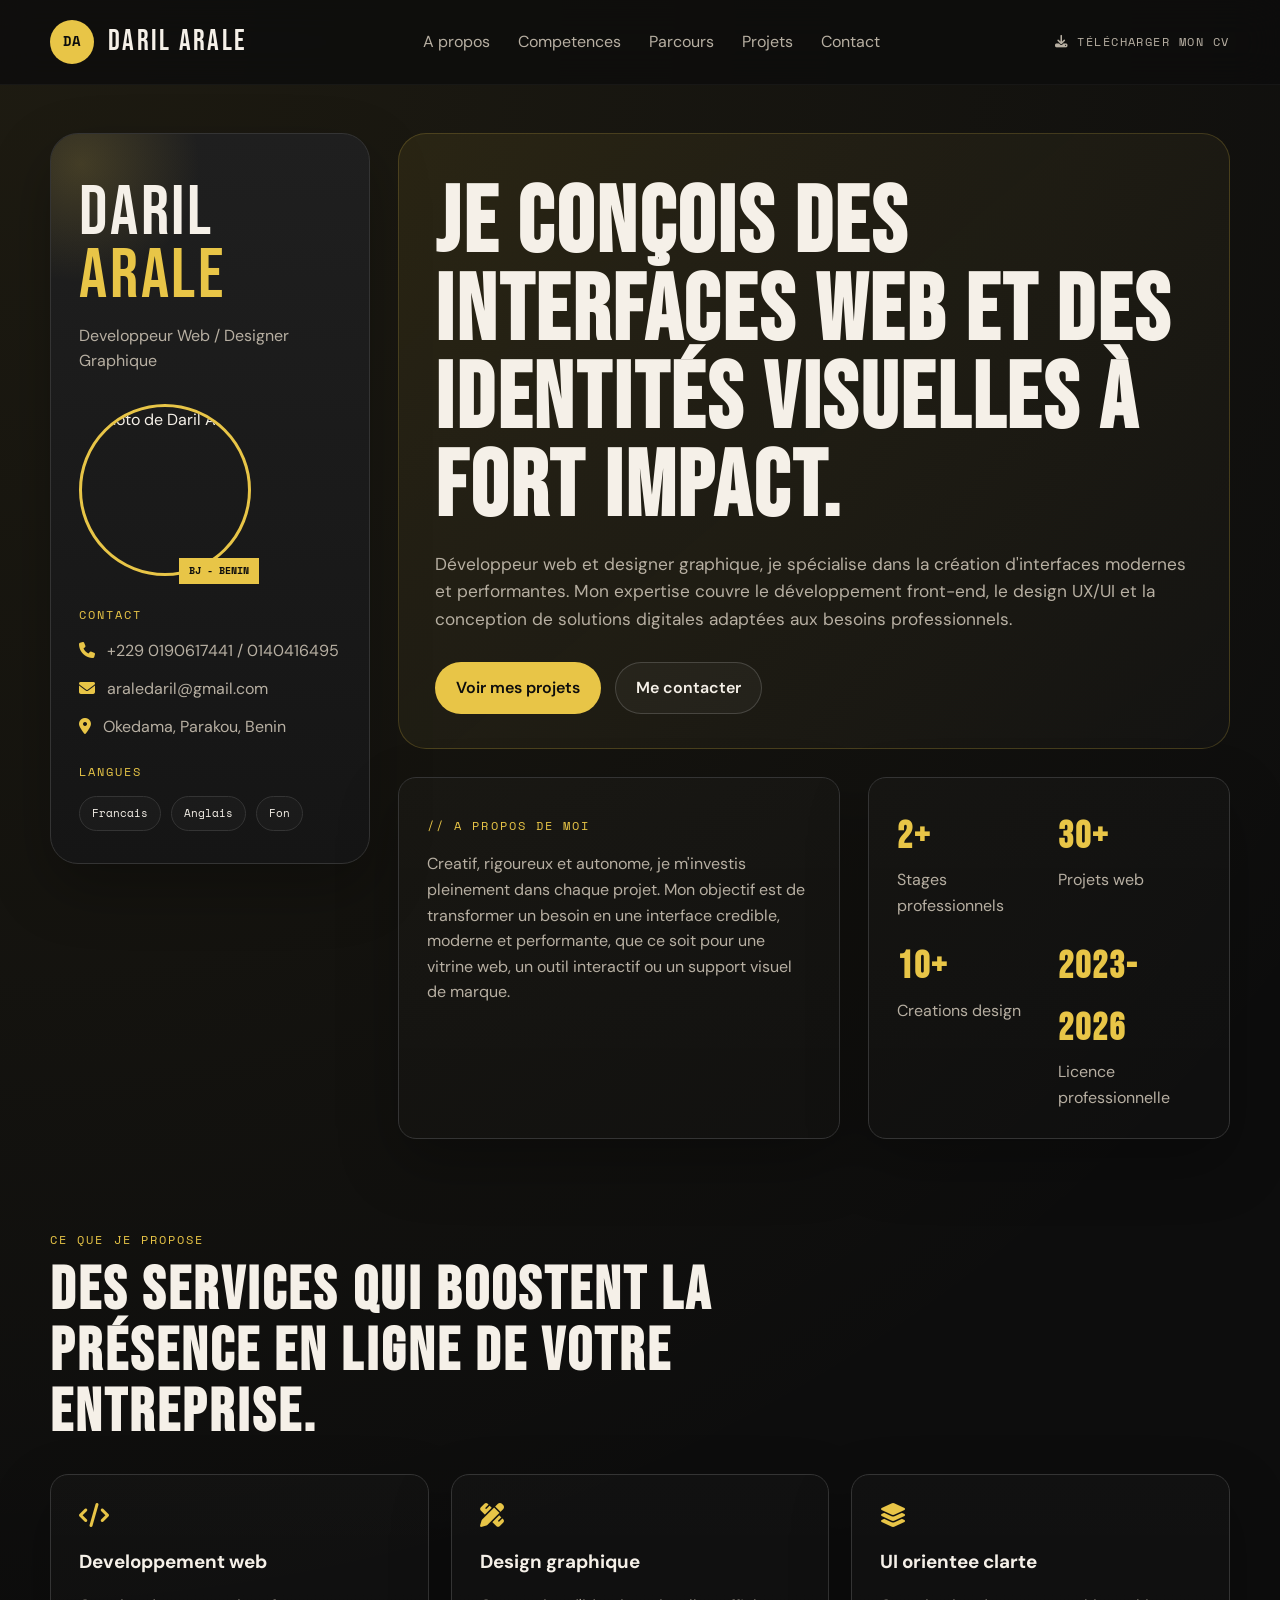
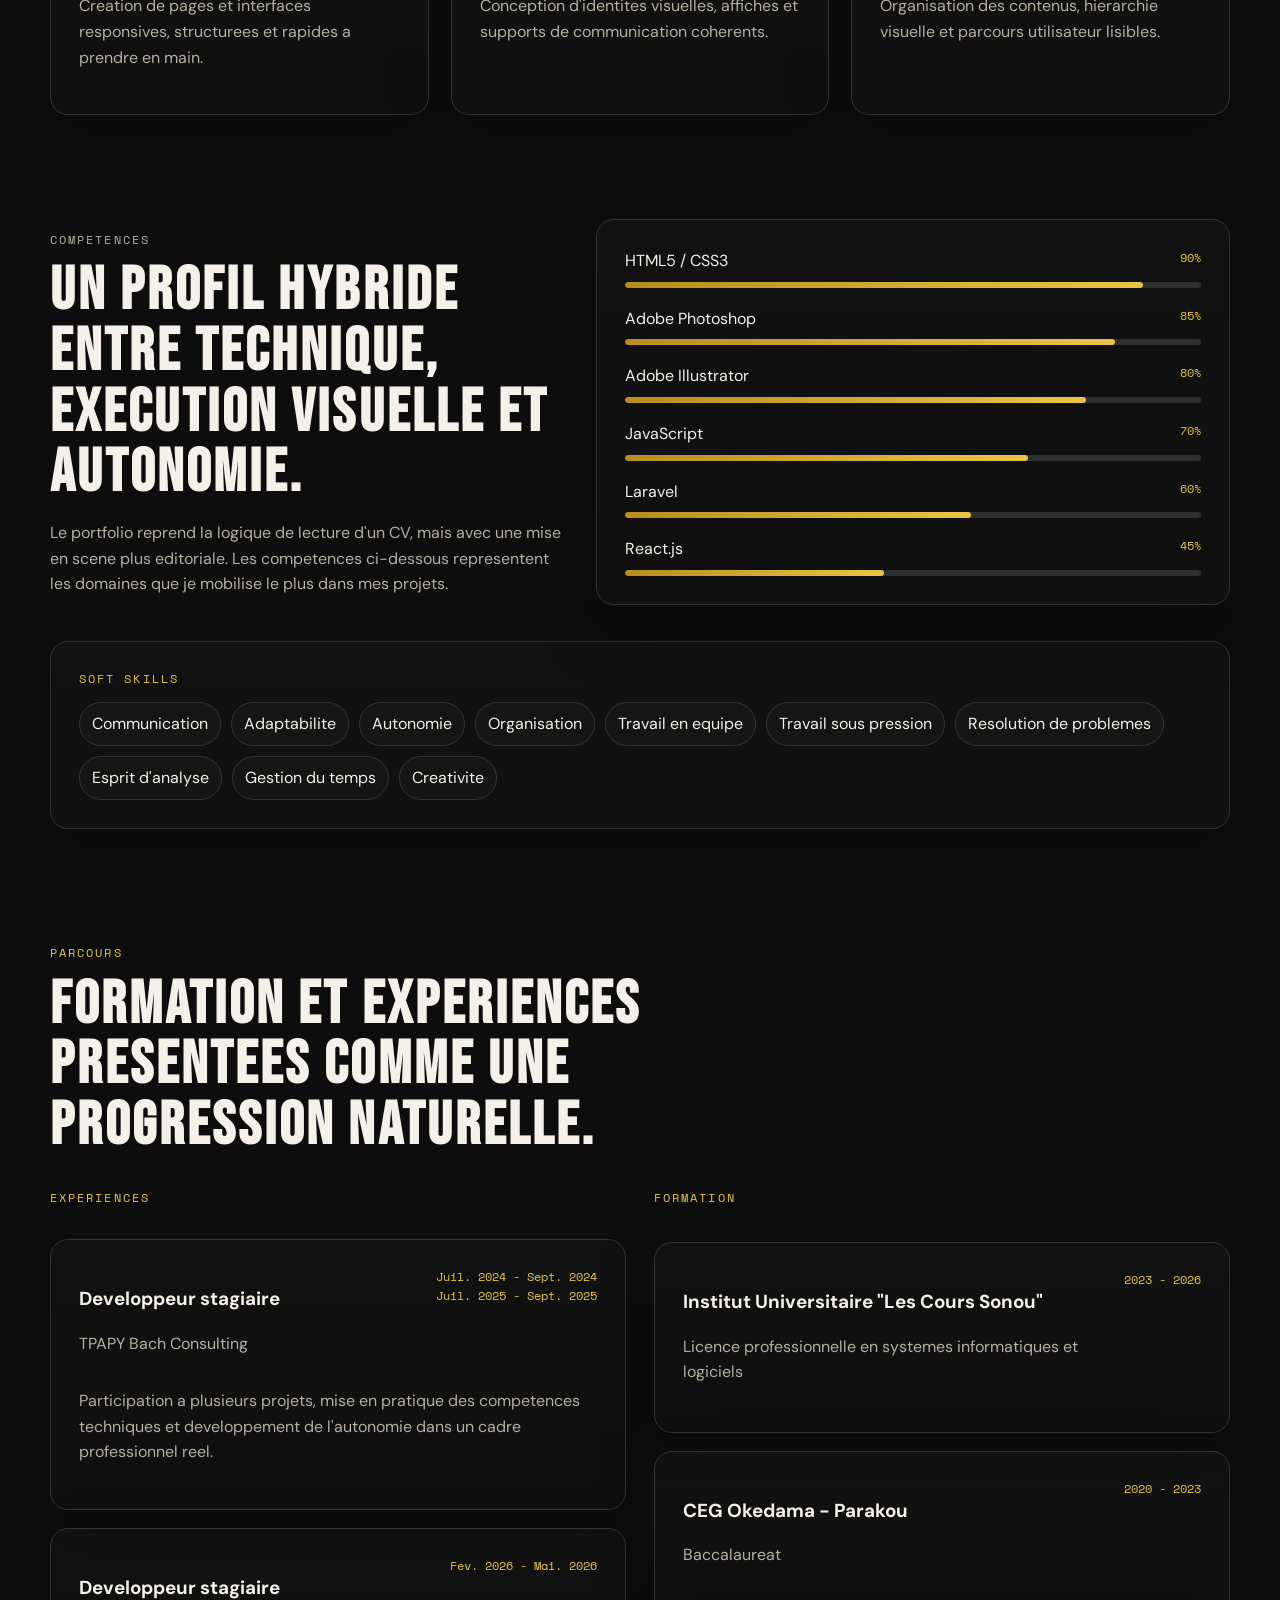
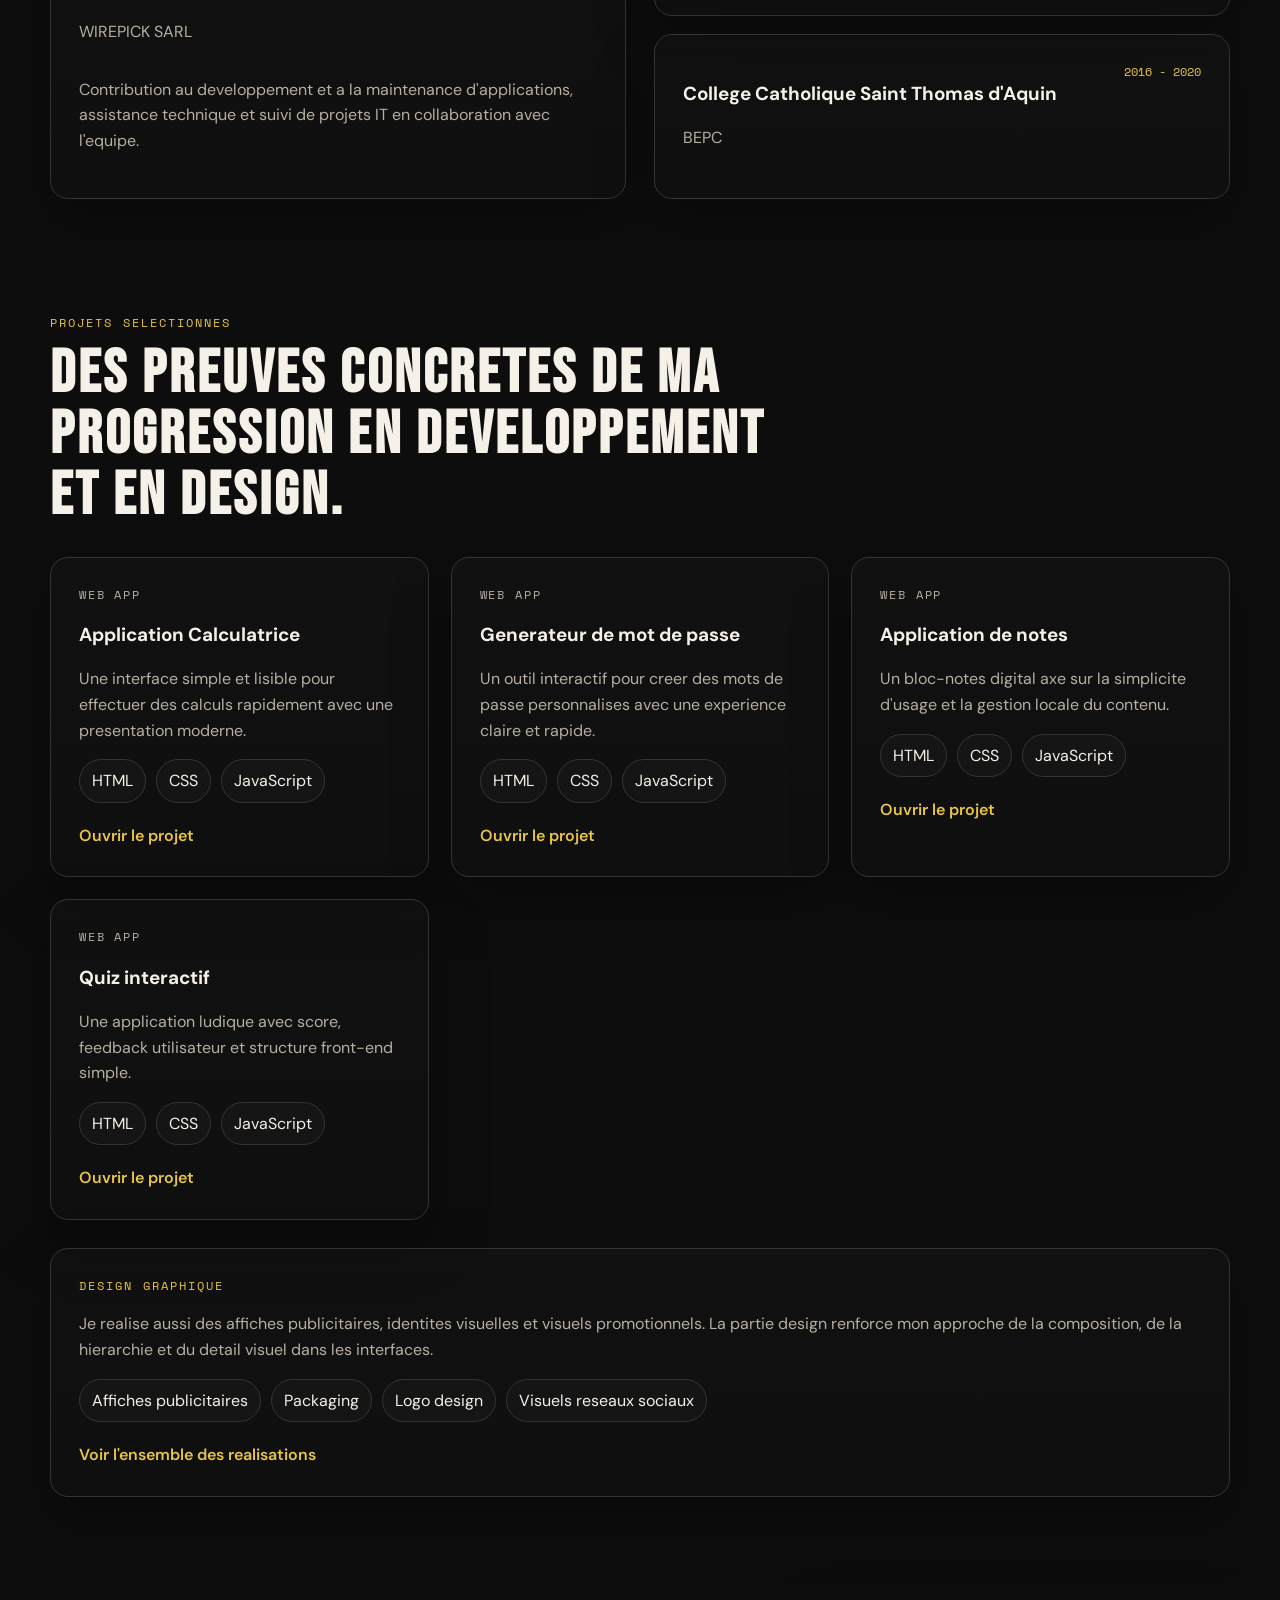
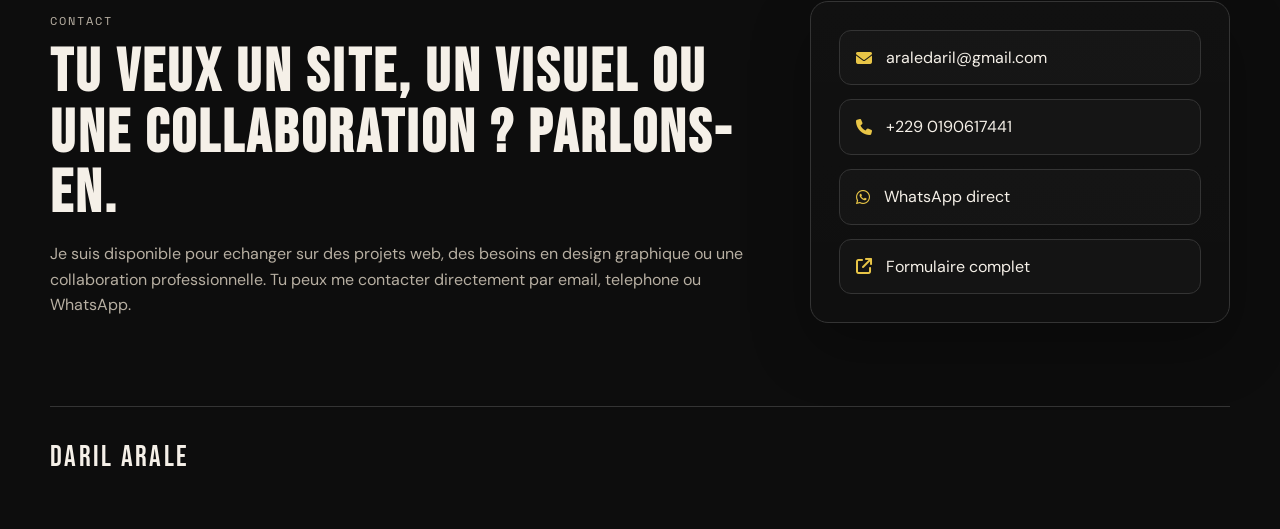
==== index.html @ 6ca6f78e "Inline CSS/JS and update paths after moving files to parent folder" ====
<!DOCTYPE html>
<html lang="fr">
<head>
    <meta charset="UTF-8">
    <meta name="viewport" content="width=device-width, initial-scale=1.0">
    <meta name="description" content="Portfolio de Daril Arale, developpeur web et designer graphique. Decouvrez son parcours, ses competences et ses projets web et design dans une experience one-page premium.">
    <meta name="keywords" content="Daril Arale, portfolio, developpeur web, designer graphique, CV, projets web, design graphique, Benin">
    <meta name="author" content="Daril Arale">
    <meta property="og:title" content="Daril Arale | Portfolio & CV">
    <meta property="og:description" content="Un portfolio one-page inspire d'un CV premium pour presenter parcours, competences et projets.">
    <meta property="og:type" content="website">
    <style>
:root {
    --bg: #0d0d0d;
    --bg-soft: #171717;
    --panel: #1f1f1f;
    --line: #343434;
    --text: #f5f0e8;
    --muted: #b7afa2;
    --accent: #e8c547;
    --shadow: 0 24px 60px rgba(0, 0, 0, 0.28);
    --radius-lg: 28px;
    --radius-md: 18px;
    --radius-sm: 12px;
    --container: 1180px;
}

*,
*::before,
*::after {
    box-sizing: border-box;
}

html {
    scroll-behavior: smooth;
}

body {
    margin: 0;
    font-family: 'DM Sans', sans-serif;
    background: radial-gradient(circle at top left, rgba(232, 197, 71, 0.08), transparent 30%), var(--bg);
    color: var(--text);
    line-height: 1.6;
    overflow-x: hidden;
}

a {
    color: inherit;
    text-decoration: none;
}

button,
input,
textarea,
select {
    font: inherit;
}

.page-shell {
    min-height: 100vh;
}

.container {
    width: min(var(--container), calc(100% - 40px));
    margin: 0 auto;
}

.site-header {
    position: sticky;
    top: 0;
    z-index: 1000;
    backdrop-filter: blur(18px);
    background: rgba(13, 13, 13, 0.82);
    border-bottom: 1px solid rgba(255, 255, 255, 0.04);
}

.header {
    width: min(var(--container), calc(100% - 40px));
    margin: 0 auto;
    min-height: 84px;
    display: flex;
    align-items: center;
    justify-content: space-between;
    gap: 24px;
}

.logo {
    display: inline-flex;
    align-items: center;
    gap: 14px;
}

.logo-mark {
    width: 44px;
    height: 44px;
    display: grid;
    place-items: center;
    border-radius: 50%;
    background: var(--accent);
    color: var(--bg);
    font-family: 'Space Mono', monospace;
    font-size: 0.85rem;
    font-weight: 700;
}

.logo-text {
    font-family: 'Bebas Neue', sans-serif;
    font-size: 1.8rem;
    letter-spacing: 0.08em;
}

.nav-menu {
    display: flex;
    align-items: center;
    gap: 28px;
    list-style: none;
    margin: 0;
    padding: 0;
}

.nav-menu a,
.nav-link-secondary {
    color: var(--muted);
    transition: color 0.25s ease;
}

.nav-menu a:hover,
.nav-menu a.active,
.nav-link-secondary:hover {
    color: var(--accent);
}

.nav-actions {
    display: flex;
    align-items: center;
    gap: 20px;
}

.nav-link-secondary {
    font-family: 'Space Mono', monospace;
    font-size: 0.78rem;
    text-transform: uppercase;
    letter-spacing: 0.12em;
}

.hamburger {
    display: none;
    width: 48px;
    height: 48px;
    border: 1px solid var(--line);
    border-radius: 50%;
    background: transparent;
    align-items: center;
    justify-content: center;
    flex-direction: column;
    gap: 5px;
    cursor: pointer;
}

.hamburger span {
    width: 20px;
    height: 2px;
    background: var(--text);
    transition: transform 0.25s ease, opacity 0.25s ease;
}

.hero-section {
    padding: 48px 0 28px;
}

.hero-layout {
    display: grid;
    grid-template-columns: 320px minmax(0, 1fr);
    gap: 28px;
    align-items: start;
}

.identity-panel,
.spotlight-card,
.stats-card,
.service-card,
.skills-panel,
.softskills-panel,
.timeline-card,
.project-card,
.design-showcase,
.contact-card {
    background: linear-gradient(180deg, rgba(255, 255, 255, 0.02), rgba(255, 255, 255, 0.01));
    border: 1px solid var(--line);
    box-shadow: var(--shadow);
}

.identity-panel {
    position: sticky;
    top: 112px;
    padding: 32px 28px;
    border-radius: var(--radius-lg);
    background: linear-gradient(180deg, #1f1f1f 0%, #151515 100%);
    overflow: hidden;
}

.identity-panel::before {
    content: "";
    position: absolute;
    top: -90px;
    left: -90px;
    width: 240px;
    height: 240px;
    border-radius: 50%;
    background: radial-gradient(circle, rgba(232, 197, 71, 0.18) 0%, transparent 70%);
}

.panel-label,
.eyebrow,
.mini-title,
.card-kicker,
.column-title {
    font-family: 'Space Mono', monospace;
    text-transform: uppercase;
    letter-spacing: 0.18em;
}

.panel-label,
.eyebrow,
.card-kicker {
    color: var(--accent);
    font-size: 0.72rem;
}

.identity-name {
    position: relative;
    z-index: 1;
    margin-top: 16px;
    font-family: 'Bebas Neue', sans-serif;
    font-size: clamp(3.2rem, 9vw, 4.4rem);
    line-height: 0.9;
    letter-spacing: 0.04em;
}

.identity-name span {
    color: var(--accent);
}

.identity-title {
    margin: 14px 0 0;
    color: var(--muted);
}

.portrait-card {
    position: relative;
    margin: 30px 0;
    width: 172px;
}

.portrait-avatar {
    width: 172px;
    height: 172px;
    border-radius: 50%;
    border: 3px solid var(--accent);
    overflow: hidden;
    position: relative;
}

.portrait-avatar img {
    width: 100%;
    height: 100%;
    object-fit: cover;
    object-position: center;
}

.portrait-badge {
    position: absolute;
    right: -8px;
    bottom: -8px;
    padding: 5px 10px;
    background: var(--accent);
    color: var(--bg);
    font-family: 'Space Mono', monospace;
    font-size: 0.62rem;
    font-weight: 700;
}

.info-block + .info-block {
    margin-top: 24px;
}

.mini-title,
.column-title {
    margin-bottom: 14px;
    color: var(--accent);
    font-size: 0.72rem;
}

.info-list {
    list-style: none;
    margin: 0;
    padding: 0;
    display: grid;
    gap: 12px;
}

.info-list li {
    display: flex;
    gap: 12px;
    align-items: flex-start;
    color: var(--muted);
}

.info-list i {
    color: var(--accent);
    margin-top: 4px;
}

.chip-row,
.tag-row,
.softskills-grid {
    display: flex;
    flex-wrap: wrap;
    gap: 10px;
}

.chip,
.tag-row span,
.softskills-grid span {
    border: 1px solid var(--line);
    background: rgba(255, 255, 255, 0.02);
    padding: 8px 12px;
    border-radius: 999px;
    color: var(--text);
}

.chip {
    font-family: 'Space Mono', monospace;
    font-size: 0.68rem;
}

.hero-content {
    display: grid;
    gap: 28px;
}

.hero-intro {
    padding: 34px 36px;
    border-radius: var(--radius-lg);
    background: linear-gradient(140deg, rgba(232, 197, 71, 0.08), rgba(255, 255, 255, 0.02));
    border: 1px solid rgba(232, 197, 71, 0.2);
}

.hero-intro h1 {
    margin: 12px 0 18px;
    font-family: 'Bebas Neue', sans-serif;
    font-size: clamp(3rem, 9vw, 5.8rem);
    line-height: 0.95;
    letter-spacing: 0.03em;
    max-width: 820px;
}

.hero-summary {
    max-width: 760px;
    color: var(--muted);
    font-size: 1.08rem;
}

.hero-actions {
    display: flex;
    flex-wrap: wrap;
    gap: 14px;
    margin-top: 28px;
}

.btn {
    display: inline-flex;
    align-items: center;
    justify-content: center;
    min-height: 52px;
    padding: 0 20px;
    border-radius: 999px;
    border: 1px solid transparent;
    font-weight: 600;
    transition: transform 0.25s ease, border-color 0.25s ease, background 0.25s ease, color 0.25s ease;
}

.btn:hover {
    transform: translateY(-2px);
}

.btn-primary {
    background: var(--accent);
    color: var(--bg);
}

.btn-secondary {
    border-color: rgba(255, 255, 255, 0.16);
    background: rgba(255, 255, 255, 0.04);
    color: var(--text);
}

.btn-ghost {
    border-color: var(--line);
    color: var(--muted);
}

.hero-grid {
    display: grid;
    grid-template-columns: 1.1fr 0.9fr;
    gap: 28px;
}

.spotlight-card,
.stats-card,
.service-card,
.skills-panel,
.softskills-panel,
.timeline-card,
.project-card,
.design-showcase,
.contact-card {
    border-radius: var(--radius-md);
    padding: 28px;
}

.spotlight-card p:last-child,
.section-copy p,
.design-copy p,
.contact-copy p,
.timeline-card p,
.project-card p,
.service-card p {
    color: var(--muted);
}

.stats-grid {
    display: grid;
    grid-template-columns: repeat(2, minmax(0, 1fr));
    gap: 18px;
}

.stats-grid strong {
    display: block;
    font-family: 'Bebas Neue', sans-serif;
    font-size: 2.4rem;
    letter-spacing: 0.05em;
    color: var(--accent);
}

.stats-grid span {
    color: var(--muted);
}

.section-block {
    padding: 52px 0;
}

.section-heading,
.section-copy {
    max-width: 760px;
}

.section-heading h2,
.section-copy h2,
.contact-copy h2 {
    margin: 12px 0 0;
    font-family: 'Bebas Neue', sans-serif;
    font-size: clamp(2.2rem, 6vw, 3.8rem);
    line-height: 1;
    letter-spacing: 0.05em;
}

.service-grid,
.project-grid {
    display: grid;
    grid-template-columns: repeat(3, minmax(0, 1fr));
    gap: 22px;
    margin-top: 30px;
}

.service-card i {
    font-size: 1.5rem;
    color: var(--accent);
}

.service-card h3,
.project-card h3,
.timeline-card h3 {
    margin: 16px 0 10px;
    font-size: 1.18rem;
}

.two-column {
    display: grid;
    grid-template-columns: 0.9fr 1.1fr;
    gap: 28px;
    align-items: start;
}

.skills-panel {
    display: grid;
    gap: 18px;
}

.skill-top {
    display: flex;
    justify-content: space-between;
    gap: 20px;
    margin-bottom: 8px;
}

.skill-top span:last-child {
    color: var(--accent);
    font-family: 'Space Mono', monospace;
    font-size: 0.78rem;
}

.skill-bar {
    height: 6px;
    border-radius: 999px;
    background: #2f2f2f;
    overflow: hidden;
}

.skill-fill {
    display: block;
    width: 0;
    height: 100%;
    border-radius: inherit;
    background: linear-gradient(90deg, #b98d1e, var(--accent));
    transition: width 1s cubic-bezier(.16,1,.3,1);
}

.skill-fill.animate {
    width: var(--level);
}

.softskills-panel {
    margin-top: 28px;
}

.timeline-grid {
    display: grid;
    grid-template-columns: repeat(2, minmax(0, 1fr));
    gap: 28px;
    margin-top: 32px;
}

.timeline-column {
    display: grid;
    gap: 18px;
}

.timeline-head {
    display: flex;
    justify-content: space-between;
    gap: 18px;
    align-items: flex-start;
}

.timeline-head p,
.project-type,
.footer-text,
.timeline-head span {
    color: var(--muted);
}

.timeline-head span {
    font-family: 'Space Mono', monospace;
    font-size: 0.72rem;
    color: var(--accent);
    white-space: nowrap;
}

.project-type {
    font-family: 'Space Mono', monospace;
    font-size: 0.72rem;
    text-transform: uppercase;
    letter-spacing: 0.16em;
}

.project-card a,
.text-link {
    display: inline-flex;
    align-items: center;
    gap: 8px;
    margin-top: 20px;
    color: var(--accent);
    font-weight: 600;
}

.design-showcase {
    margin-top: 28px;
}

.contact-section {
    padding-bottom: 72px;
}

.contact-layout {
    display: grid;
    grid-template-columns: 1fr 420px;
    gap: 28px;
    align-items: start;
}

.contact-card {
    display: grid;
    gap: 14px;
}

.contact-card a {
    display: flex;
    align-items: center;
    gap: 14px;
    padding: 14px 16px;
    border-radius: var(--radius-sm);
    border: 1px solid var(--line);
    background: rgba(255, 255, 255, 0.02);
    transition: border-color 0.25s ease, transform 0.25s ease;
}

.contact-card a:hover {
    border-color: var(--accent);
    transform: translateX(4px);
}

.contact-card i {
    color: var(--accent);
}

.site-footer {
    padding: 0 0 40px;
}

.footer-layout {
    display: flex;
    justify-content: space-between;
    gap: 24px;
    padding-top: 28px;
    border-top: 1px solid var(--line);
}

.footer-name {
    margin: 0 0 8px;
    font-family: 'Bebas Neue', sans-serif;
    font-size: 1.8rem;
    letter-spacing: 0.08em;
}

.footer-text {
    max-width: 640px;
}

.footer-links {
    display: flex;
    flex-wrap: wrap;
    gap: 18px;
}

.footer-links a {
    color: var(--muted);
}

.reveal {
    opacity: 0;
    transform: translateY(26px);
    transition: opacity 0.7s ease, transform 0.7s ease;
}

.reveal.revealed {
    opacity: 1;
    transform: translateY(0);
}

.inner-hero {
    padding: 56px 0 24px;
}

.inner-hero-card,
.content-card,
.filter-bar,
.project-media-card,
.contact-info-card,
.contact-form-card,
.faq-card,
.stat-card {
    background: linear-gradient(180deg, rgba(255, 255, 255, 0.02), rgba(255, 255, 255, 0.01));
    border: 1px solid var(--line);
    border-radius: var(--radius-md);
    box-shadow: var(--shadow);
}

.inner-hero-card {
    padding: 36px;
}

.inner-title {
    margin: 12px 0 14px;
    font-family: 'Bebas Neue', sans-serif;
    font-size: clamp(2.8rem, 8vw, 5rem);
    line-height: 0.95;
    letter-spacing: 0.04em;
}

.inner-subtitle {
    max-width: 760px;
    color: var(--muted);
    font-size: 1.02rem;
}

.page-grid,
.contact-page-grid,
.cv-grid-modern,
.projects-grid-modern,
.faq-grid {
    display: grid;
    gap: 24px;
}

.page-grid,
.contact-page-grid,
.cv-grid-modern {
    grid-template-columns: repeat(2, minmax(0, 1fr));
}

.content-card {
    padding: 28px;
}

.content-card h3,
.project-media-card h3,
.contact-info-card h3,
.contact-form-card h3,
.faq-card h3 {
    margin: 0 0 12px;
    font-size: 1.1rem;
}

.content-card p,
.content-card li,
.project-media-card p,
.contact-info-card p,
.contact-form-card p,
.faq-card p,
.meta-list span {
    color: var(--muted);
}

.meta-list {
    display: flex;
    flex-wrap: wrap;
    gap: 10px;
    margin-top: 18px;
}

.meta-list span {
    padding: 8px 12px;
    border-radius: 999px;
    border: 1px solid var(--line);
    background: rgba(255, 255, 255, 0.02);
}

.timeline-list {
    display: grid;
    gap: 16px;
}

.timeline-list article {
    padding-left: 18px;
    border-left: 2px solid rgba(232, 197, 71, 0.45);
}

.timeline-list h4 {
    margin: 0 0 6px;
    font-size: 1rem;
}

.timeline-date {
    display: inline-block;
    margin-bottom: 8px;
    font-family: 'Space Mono', monospace;
    font-size: 0.72rem;
    color: var(--accent);
}

.skills-cloud,
.language-list,
.hobby-list,
.project-tech,
.contact-links,
.social-row {
    display: flex;
    flex-wrap: wrap;
    gap: 10px;
}

.skills-cloud span,
.language-list span,
.hobby-list span,
.project-tech span,
.social-row a {
    padding: 8px 12px;
    border: 1px solid var(--line);
    border-radius: 999px;
    background: rgba(255, 255, 255, 0.02);
}

.stats-strip {
    display: grid;
    grid-template-columns: repeat(4, minmax(0, 1fr));
    gap: 18px;
    margin-top: 24px;
}

.stat-card {
    padding: 20px;
}

.stat-card strong {
    display: block;
    font-family: 'Bebas Neue', sans-serif;
    font-size: 2rem;
    color: var(--accent);
}

.filter-bar {
    display: flex;
    flex-wrap: wrap;
    gap: 12px;
    padding: 18px;
    margin-bottom: 24px;
}

.filter-btn {
    padding: 10px 16px;
    border-radius: 999px;
    border: 1px solid var(--line);
    background: transparent;
    color: var(--muted);
    cursor: pointer;
}

.filter-btn.active,
.filter-btn:hover {
    border-color: var(--accent);
    color: var(--accent);
}

.projects-grid-modern {
    grid-template-columns: repeat(2, minmax(0, 1fr));
}

.project-media-card {
    overflow: hidden;
}

.project-media-card img {
    width: 100%;
    aspect-ratio: 16 / 10;
    object-fit: cover;
    border-bottom: 1px solid var(--line);
}

.project-media-body {
    padding: 22px;
}

.project-media-body a {
    display: inline-flex;
    margin-top: 18px;
    color: var(--accent);
    font-weight: 600;
}

.design-grid-modern {
    display: grid;
    grid-template-columns: repeat(3, minmax(0, 1fr));
    gap: 18px;
}

.design-card-modern {
    overflow: hidden;
    border-radius: var(--radius-md);
    border: 1px solid var(--line);
    background: #151515;
}

.design-card-modern img {
    width: 100%;
    aspect-ratio: 1 / 1;
    object-fit: cover;
}

.design-card-modern div {
    padding: 14px 16px;
}

.contact-page-grid {
    align-items: start;
}

.contact-info-card,
.contact-form-card {
    padding: 28px;
}

.contact-links {
    display: flex;
    flex-direction: column;
    gap: 12px;
}

.contact-item {
    display: flex;
    align-items: center;
    gap: 12px;
    padding: 12px 14px;
    border: 1px solid var(--line);
    border-radius: var(--radius-sm);
    background: rgba(255, 255, 255, 0.02);
    transition: all 0.3s ease;
}

.contact-item:hover {
    border-color: var(--accent);
    background: rgba(232, 197, 71, 0.05);
}

.contact-item i {
    color: var(--accent);
    font-size: 1rem;
    width: 20px;
    text-align: center;
}

.contact-item a {
    flex: 1;
    color: var(--text);
    transition: color 0.3s ease;
}

.contact-item a:hover {
    color: var(--accent);
}

.contact-item span {
    flex: 1;
    color: var(--muted);
}

.form-grid {
    display: grid;
    grid-template-columns: repeat(2, minmax(0, 1fr));
    gap: 16px;
}

.form-group {
    display: grid;
    gap: 8px;
}

.form-group.full {
    grid-column: 1 / -1;
}

.form-group input,
.form-group textarea {
    width: 100%;
    border: 1px solid var(--line);
    border-radius: var(--radius-sm);
    background: rgba(255, 255, 255, 0.03);
    color: var(--text);
    padding: 14px 16px;
}

.form-group select {
    width: 100%;
    border: 1px solid var(--line);
    border-radius: var(--radius-sm);
    background: rgba(255, 255, 255, 0.03);
    color: var(--text);
    padding: 14px 16px;
    cursor: pointer;
}

.form-group select option {
    background: var(--panel);
    color: var(--text);
    padding: 10px;
}

.form-group select option:hover {
    background: var(--bg-soft);
}

.form-group textarea {
    resize: vertical;
    min-height: 140px;
}

.faq-grid {
    grid-template-columns: repeat(2, minmax(0, 1fr));
    margin-top: 24px;
}

.faq-card {
    padding: 22px;
}

@media (max-width: 1080px) {
    .hero-layout,
    .two-column,
    .contact-layout,
    .hero-grid,
    .timeline-grid,
    .service-grid,
    .project-grid,
    .page-grid,
    .contact-page-grid,
    .cv-grid-modern,
    .projects-grid-modern,
    .faq-grid,
    .stats-strip,
    .form-grid,
    .design-grid-modern {
        grid-template-columns: 1fr;
    }

    .identity-panel {
        position: static;
    }
}

@media (max-width: 860px) {
    .header {
        min-height: 76px;
    }

    .nav-menu {
        position: fixed;
        top: 76px;
        left: 20px;
        right: 20px;
        padding: 22px;
        border-radius: 22px;
        background: rgba(20, 20, 20, 0.98);
        border: 1px solid var(--line);
        box-shadow: var(--shadow);
        flex-direction: column;
        align-items: flex-start;
        gap: 16px;
        transform: translateY(-16px);
        opacity: 0;
        pointer-events: none;
        transition: opacity 0.25s ease, transform 0.25s ease;
    }

    .nav-menu.active {
        opacity: 1;
        transform: translateY(0);
        pointer-events: auto;
    }

    .nav-link-secondary {
        display: none;
    }

    .hamburger {
        display: inline-flex;
    }

    .hamburger.active span:nth-child(1) {
        transform: translateY(7px) rotate(45deg);
    }

    .hamburger.active span:nth-child(2) {
        opacity: 0;
    }

    .hamburger.active span:nth-child(3) {
        transform: translateY(-7px) rotate(-45deg);
    }
}

@media (max-width: 640px) {
    .container,
    .header {
        width: min(var(--container), calc(100% - 24px));
    }

    .hero-section {
        padding-top: 28px;
    }

    .identity-panel,
    .hero-intro,
    .spotlight-card,
    .stats-card,
    .service-card,
    .skills-panel,
    .softskills-panel,
    .timeline-card,
    .project-card,
    .design-showcase,
    .contact-card {
        padding: 22px;
    }

    .hero-intro h1 {
        font-size: 2.8rem;
    }

    .footer-layout {
        flex-direction: column;
    }

    .timeline-head {
        flex-direction: column;
    }

    .timeline-head span {
        white-space: normal;
    }
}

/* ==========================================================================
   Confirmation Modal Styles
   ========================================================================== */
.confirmation-modal {
    position: fixed;
    top: 0;
    left: 0;
    width: 100vw;
    height: 100vh;
    background: rgba(13, 13, 13, 0.75);
    backdrop-filter: blur(14px);
    -webkit-backdrop-filter: blur(14px);
    display: flex;
    align-items: center;
    justify-content: center;
    z-index: 2000;
    opacity: 0;
    pointer-events: none;
    transition: opacity 0.4s ease;
}

.confirmation-modal.visible {
    opacity: 1;
    pointer-events: auto;
}

.confirmation-modal .modal-box {
    background: linear-gradient(180deg, #1f1f1f 0%, #151515 100%);
    border: 1px solid var(--line);
    border-radius: var(--radius-lg);
    padding: 40px 32px;
    max-width: 480px;
    width: min(100% - 32px, 480px);
    text-align: center;
    box-shadow: var(--shadow);
    transform: translateY(40px) scale(0.95);
    transition: transform 0.4s cubic-bezier(0.16, 1, 0.3, 1);
}

.confirmation-modal.visible .modal-box {
    transform: translateY(0) scale(1);
    border-color: var(--accent);
}

.confirmation-modal .modal-icon {
    width: 80px;
    height: 80px;
    background: rgba(232, 197, 71, 0.1);
    border: 2px solid var(--accent);
    color: var(--accent);
    border-radius: 50%;
    display: inline-flex;
    align-items: center;
    justify-content: center;
    font-size: 2.2rem;
    margin-bottom: 24px;
    box-shadow: 0 0 15px rgba(232, 197, 71, 0.1);
    animation: modalIconPulse 2s infinite alternate ease-in-out;
}

@keyframes modalIconPulse {
    from {
        transform: scale(1);
        box-shadow: 0 0 15px rgba(232, 197, 71, 0.1);
    }
    to {
        transform: scale(1.06);
        box-shadow: 0 0 25px rgba(232, 197, 71, 0.35);
    }
}

.confirmation-modal .modal-title {
    font-family: 'Bebas Neue', sans-serif;
    font-size: 2.6rem;
    letter-spacing: 0.05em;
    margin: 0 0 12px;
    color: var(--text);
}

.confirmation-modal .modal-text {
    color: var(--muted);
    font-size: 1.05rem;
    line-height: 1.6;
    margin: 0 0 32px;
}

.confirmation-modal .modal-btn {
    width: 100%;
    display: flex;
    justify-content: center;
    align-items: center;
    gap: 8px;
    font-family: 'Space Mono', monospace;
    font-size: 0.9rem;
    text-transform: uppercase;
    letter-spacing: 0.08em;
}

</style>
    <link rel="stylesheet" href="css/all.min.css">
    <link rel="stylesheet" href="css/fontawesome.min.css">
    <link rel="preconnect" href="https://fonts.googleapis.com">
    <link rel="preconnect" href="https://fonts.gstatic.com" crossorigin>
    <link href="https://fonts.googleapis.com/css2?family=Bebas+Neue&family=DM+Sans:wght@400;500;700&family=Space+Mono:wght@400;700&display=swap" rel="stylesheet">
    <title>Daril Arale | Portfolio & CV</title>
</head>
<body>
    <div class="page-shell">
        <header class="site-header">
            <nav class="header">
                <a href="#accueil" class="logo">
                    <span class="logo-mark">DA</span>
                    <span class="logo-text">Daril Arale</span>
                </a>
                <ul class="nav-menu">
                    <li><a href="#apropos">A propos</a></li>
                    <li><a href="#competences">Competences</a></li>
                    <li><a href="#parcours">Parcours</a></li>
                    <li><a href="#projets">Projets</a></li>
                    <li><a href="#contact">Contact</a></li>
                </ul>
                <div class="nav-actions">
                    <a href="Daril Arale – Curriculum Vitae2.pdf" class="nav-link-secondary" download>
                        <i class="fas fa-download"></i> Télécharger mon CV
                    </a>
                </div>
            </nav>
        </header>

        <main>
            <section class="hero-section" id="accueil">
                <div class="container hero-layout">
                    <aside class="identity-panel reveal">
                        <div class="identity-name">DARIL<br><span>ARALE</span></div>
                        <p class="identity-title">Developpeur Web / Designer Graphique</p>

                        <div class="portrait-card">
                            <div class="portrait-avatar">
                                <img src="WhatsApp Image 2026-04-27 at 16.17.34.jpeg" alt="Photo de Daril Arale">
                            </div>
                            <div class="portrait-badge">BJ - BENIN</div>
                        </div>

                        <div class="info-block">
                            <div class="mini-title">Contact</div>
                            <ul class="info-list">
                                <li><i class="fas fa-phone"></i><span>+229 0190617441 / 0140416495</span></li>
                                <li><i class="fas fa-envelope"></i><span>araledaril@gmail.com</span></li>
                                <li><i class="fas fa-location-dot"></i><span>Okedama, Parakou, Benin</span></li>
                            </ul>
                        </div>

                        <div class="info-block">
                            <div class="mini-title">Langues</div>
                            <div class="chip-row">
                                <span class="chip">Francais</span>
                                <span class="chip">Anglais</span>
                                <span class="chip">Fon</span>
                            </div>
                        </div>
                    </aside>

                    <div class="hero-content">
                        <div class="hero-intro reveal">
                            <h1>Je conçois des interfaces web et des identités visuelles à fort impact.</h1>
                            <p class="hero-summary">Développeur web et designer graphique, je spécialise dans la création d'interfaces modernes et performantes. Mon expertise couvre le développement front-end, le design UX/UI et la conception de solutions digitales adaptées aux besoins professionnels.</p>
                            <div class="hero-actions">
                                <a href="projets.html" class="btn btn-primary">Voir mes projets</a>
                                <a href="#contact" class="btn btn-secondary">Me contacter</a>
                            </div>
                        </div>

                        <div class="hero-grid">
                            <article class="spotlight-card reveal" id="apropos">
                                <p class="card-kicker">// A propos de moi</p>
                                <p>Creatif, rigoureux et autonome, je m'investis pleinement dans chaque projet. Mon objectif est de transformer un besoin en une interface credible, moderne et performante, que ce soit pour une vitrine web, un outil interactif ou un support visuel de marque.</p>
                            </article>

                            <article class="stats-card reveal">
                                <div class="stats-grid">
                                    <div>
                                        <strong>2+</strong>
                                        <span>Stages professionnels</span>
                                    </div>
                                    <div>
                                        <strong>30+</strong>
                                        <span>Projets web</span>
                                    </div>
                                    <div>
                                        <strong>10+</strong>
                                        <span>Creations design</span>
                                    </div>
                                    <div>
                                        <strong>2023-2026</strong>
                                        <span>Licence professionnelle</span>
                                    </div>
                                </div>
                            </article>
                        </div>
                    </div>
                </div>
            </section>

            <section class="section-block" id="services">
                <div class="container">
                    <div class="section-heading reveal">
                        <p class="eyebrow">Ce que je propose</p>
                        <h2>Des services qui boostent la présence en ligne de votre entreprise.</h2>
                    </div>
                    <div class="service-grid">
                        <article class="service-card reveal">
                            <i class="fas fa-code"></i>
                            <h3>Developpement web</h3>
                            <p>Creation de pages et interfaces responsives, structurees et rapides a prendre en main.</p>
                        </article>
                        <article class="service-card reveal">
                            <i class="fas fa-pen-ruler"></i>
                            <h3>Design graphique</h3>
                            <p>Conception d'identites visuelles, affiches et supports de communication coherents.</p>
                        </article>
                        <article class="service-card reveal">
                            <i class="fas fa-layer-group"></i>
                            <h3>UI orientee clarte</h3>
                            <p>Organisation des contenus, hierarchie visuelle et parcours utilisateur lisibles.</p>
                        </article>
                    </div>
                </div>
            </section>

            <section class="section-block" id="competences">
                <div class="container two-column">
                    <div class="section-copy reveal">
                        <p class="eyebrow">Competences</p>
                        <h2>Un profil hybride entre technique, execution visuelle et autonomie.</h2>
                        <p>Le portfolio reprend la logique de lecture d'un CV, mais avec une mise en scene plus editoriale. Les competences ci-dessous representent les domaines que je mobilise le plus dans mes projets.</p>
                    </div>
                    <div class="skills-panel reveal">
                        <div class="skill-row">
                            <div class="skill-top"><span>HTML5 / CSS3</span><span>90%</span></div>
                            <div class="skill-bar"><span class="skill-fill" style="--level:90%"></span></div>
                        </div>
                        <div class="skill-row">
                            <div class="skill-top"><span>Adobe Photoshop</span><span>85%</span></div>
                            <div class="skill-bar"><span class="skill-fill" style="--level:85%"></span></div>
                        </div>
                        <div class="skill-row">
                            <div class="skill-top"><span>Adobe Illustrator</span><span>80%</span></div>
                            <div class="skill-bar"><span class="skill-fill" style="--level:80%"></span></div>
                        </div>
                        <div class="skill-row">
                            <div class="skill-top"><span>JavaScript</span><span>70%</span></div>
                            <div class="skill-bar"><span class="skill-fill" style="--level:70%"></span></div>
                        </div>
                        <div class="skill-row">
                            <div class="skill-top"><span>Laravel</span><span>60%</span></div>
                            <div class="skill-bar"><span class="skill-fill" style="--level:60%"></span></div>
                        </div>
                        <div class="skill-row">
                            <div class="skill-top"><span>React.js</span><span>45%</span></div>
                            <div class="skill-bar"><span class="skill-fill" style="--level:45%"></span></div>
                        </div>
                    </div>
                </div>

                <div class="container">
                    <div class="softskills-panel reveal">
                        <div class="mini-title">Soft skills</div>
                        <div class="softskills-grid">
                            <span>Communication</span>
                            <span>Adaptabilite</span>
                            <span>Autonomie</span>
                            <span>Organisation</span>
                            <span>Travail en equipe</span>
                            <span>Travail sous pression</span>
                            <span>Resolution de problemes</span>
                            <span>Esprit d'analyse</span>
                            <span>Gestion du temps</span>
                            <span>Creativite</span>
                        </div>
                    </div>
                </div>
            </section>

            <section class="section-block" id="parcours">
                <div class="container">
                    <div class="section-heading reveal">
                        <p class="eyebrow">Parcours</p>
                        <h2>Formation et experiences presentees comme une progression naturelle.</h2>
                    </div>

                    <div class="timeline-grid">
                        <div class="timeline-column reveal">
                            <div class="column-title">Experiences</div>
                            <article class="timeline-card">
                                <div class="timeline-head">
                                    <div>
                                        <h3>Developpeur stagiaire</h3>
                                        <p>TPAPY Bach Consulting</p>
                                    </div>
                                    <span>Juil. 2024 - Sept. 2024<br>Juil. 2025 - Sept. 2025</span>
                                </div>
                                <p>Participation a plusieurs projets, mise en pratique des competences techniques et developpement de l'autonomie dans un cadre professionnel reel.</p>
                            </article>
                            <article class="timeline-card">
                                <div class="timeline-head">
                                    <div>
                                        <h3>Developpeur stagiaire</h3>
                                        <p>WIREPICK SARL</p>
                                    </div>
                                    <span>Fev. 2026 - Mai. 2026</span>
                                </div>
                                <p>Contribution au developpement et a la maintenance d'applications, assistance technique et suivi de projets IT en collaboration avec l'equipe.</p>
                            </article>
                        </div>

                        <div class="timeline-column reveal">
                            <div class="column-title">Formation</div>
                            <article class="timeline-card">
                                <div class="timeline-head">
                                    <div>
                                        <h3>Institut Universitaire "Les Cours Sonou"</h3>
                                        <p>Licence professionnelle en systemes informatiques et logiciels</p>
                                    </div>
                                    <span>2023 - 2026</span>
                                </div>
                            </article>
                            <article class="timeline-card">
                                <div class="timeline-head">
                                    <div>
                                        <h3>CEG Okedama - Parakou</h3>
                                        <p>Baccalaureat</p>
                                    </div>
                                    <span>2020 - 2023</span>
                                </div>
                            </article>
                            <article class="timeline-card">
                                <div class="timeline-head">
                                    <div>
                                        <h3>College Catholique Saint Thomas d'Aquin</h3>
                                        <p>BEPC</p>
                                    </div>
                                    <span>2016 - 2020</span>
                                </div>
                            </article>
                        </div>
                    </div>
                </div>
            </section>

            <section class="section-block" id="projets">
                <div class="container">
                    <div class="section-heading reveal">
                        <p class="eyebrow">Projets selectionnes</p>
                        <h2>Des preuves concretes de ma progression en developpement et en design.</h2>
                    </div>

                    <div class="project-grid">
                        <article class="project-card reveal">
                            <div class="project-type">Web app</div>
                            <h3>Application Calculatrice</h3>
                            <p>Une interface simple et lisible pour effectuer des calculs rapidement avec une presentation moderne.</p>
                            <div class="tag-row">
                                <span>HTML</span><span>CSS</span><span>JavaScript</span>
                            </div>
                            <a href="Projets/Calculator app/index.html" target="_blank" rel="noopener noreferrer">Ouvrir le projet</a>
                        </article>
                        <article class="project-card reveal">
                            <div class="project-type">Web app</div>
                            <h3>Generateur de mot de passe</h3>
                            <p>Un outil interactif pour creer des mots de passe personnalises avec une experience claire et rapide.</p>
                            <div class="tag-row">
                                <span>HTML</span><span>CSS</span><span>JavaScript</span>
                            </div>
                            <a href="Projets/Générateur de mot de passe/index.html" target="_blank" rel="noopener noreferrer">Ouvrir le projet</a>
                        </article>
                        <article class="project-card reveal">
                            <div class="project-type">Web app</div>
                            <h3>Application de notes</h3>
                            <p>Un bloc-notes digital axe sur la simplicite d'usage et la gestion locale du contenu.</p>
                            <div class="tag-row">
                                <span>HTML</span><span>CSS</span><span>JavaScript</span>
                            </div>
                            <a href="Projets/Note-app/index.html" target="_blank" rel="noopener noreferrer">Ouvrir le projet</a>
                        </article>
                        <article class="project-card reveal">
                            <div class="project-type">Web app</div>
                            <h3>Quiz interactif</h3>
                            <p>Une application ludique avec score, feedback utilisateur et structure front-end simple.</p>
                            <div class="tag-row">
                                <span>HTML</span><span>CSS</span><span>JavaScript</span>
                            </div>
                            <a href="Projets/Quizz app/index.html" target="_blank" rel="noopener noreferrer">Ouvrir le projet</a>
                        </article>
                    </div>

                    <div class="design-showcase reveal">
                        <div class="design-copy">
                            <div class="mini-title">Design graphique</div>
                            <p>Je realise aussi des affiches publicitaires, identites visuelles et visuels promotionnels. La partie design renforce mon approche de la composition, de la hierarchie et du detail visuel dans les interfaces.</p>
                        </div>
                        <div class="tag-row">
                            <span>Affiches publicitaires</span>
                            <span>Packaging</span>
                            <span>Logo design</span>
                            <span>Visuels reseaux sociaux</span>
                        </div>
                        <a href="projets.html" class="text-link">Voir l'ensemble des realisations</a>
                    </div>
                </div>
            </section>

            <section class="section-block contact-section" id="contact">
                <div class="container contact-layout">
                    <div class="contact-copy reveal">
                        <p class="eyebrow">Contact</p>
                        <h2>Tu veux un site, un visuel ou une collaboration ? Parlons-en.</h2>
                        <p>Je suis disponible pour echanger sur des projets web, des besoins en design graphique ou une collaboration professionnelle. Tu peux me contacter directement par email, telephone ou WhatsApp.</p>
                    </div>

                    <div class="contact-card reveal">
                        <a href="mailto:araledaril@gmail.com"><i class="fas fa-envelope"></i><span>araledaril@gmail.com</span></a>
                        <a href="tel:+2290190617441"><i class="fas fa-phone"></i><span>+229 0190617441</span></a>
                        <a href="https://wa.me/2290140416495" target="_blank" rel="noopener noreferrer"><i class="fab fa-whatsapp"></i><span>WhatsApp direct</span></a>
                        <a href="contact.html"><i class="fas fa-arrow-up-right-from-square"></i><span>Formulaire complet</span></a>
                    </div>
                </div>
            </section>
        </main>

        <footer class="site-footer">
            <div class="container footer-layout">
                <div>
                    <p class="footer-name">Daril Arale</p>
                </div>
            </div>
        </footer>
    </div>

    <script>
document.addEventListener('DOMContentLoaded', () => {
    const hamburger = document.querySelector('.hamburger');
    const navMenu = document.querySelector('.nav-menu');
    const navLinks = document.querySelectorAll('.nav-menu a');
    const sections = document.querySelectorAll('main section[id]');
    const revealItems = document.querySelectorAll('.reveal');
    const skillBars = document.querySelectorAll('.skill-fill');

    if (hamburger && navMenu) {
        hamburger.addEventListener('click', () => {
            hamburger.classList.toggle('active');
            navMenu.classList.toggle('active');
        });

        navLinks.forEach((link) => {
            link.addEventListener('click', () => {
                hamburger.classList.remove('active');
                navMenu.classList.remove('active');
            });
        });
    }

    document.querySelectorAll('a[href^="#"]').forEach((anchor) => {
        anchor.addEventListener('click', (event) => {
            const targetId = anchor.getAttribute('href');
            const target = targetId ? document.querySelector(targetId) : null;

            if (!target) {
                return;
            }

            event.preventDefault();
            target.scrollIntoView({
                behavior: 'smooth',
                block: 'start'
            });
        });
    });

    if (revealItems.length > 0) {
        const revealObserver = new IntersectionObserver((entries) => {
            entries.forEach((entry) => {
                if (!entry.isIntersecting) {
                    return;
                }

                entry.target.classList.add('revealed');

                if (entry.target.classList.contains('skills-panel')) {
                    skillBars.forEach((bar) => bar.classList.add('animate'));
                }

                revealObserver.unobserve(entry.target);
            });
        }, {
            threshold: 0.16,
            rootMargin: '0px 0px -40px 0px'
        });

        revealItems.forEach((item) => revealObserver.observe(item));
    }

    if (sections.length > 0) {
        const sectionObserver = new IntersectionObserver((entries) => {
            entries.forEach((entry) => {
                if (!entry.isIntersecting) {
                    return;
                }

                const id = entry.target.getAttribute('id');
                navLinks.forEach((link) => {
                    const isActive = link.getAttribute('href') === `#${id}`;
                    link.classList.toggle('active', isActive);
                });
            });
        }, {
            threshold: 0.45
        });

        sections.forEach((section) => sectionObserver.observe(section));
    }

    // Form submission styling & modal logic
    const contactForm = document.getElementById('contactForm');
    const confirmationModal = document.getElementById('confirmationModal');
    
    if (contactForm && confirmationModal) {
        contactForm.addEventListener('submit', (e) => {
            e.preventDefault();
            
            const submitBtn = document.getElementById('submitBtn');
            const submitText = document.getElementById('submitText');
            
            // Show loading state
            let originalText = "";
            if (submitBtn && submitText) {
                originalText = submitText.innerHTML;
                submitBtn.disabled = true;
                submitBtn.style.opacity = '0.7';
                submitText.innerHTML = '<i class="fas fa-spinner fa-spin" style="margin-right: 8px;"></i> Envoi en cours...';
            }
            
            // Attempt to send via EmailJS (if initialized / with correct IDs) or fallback to simulation
            const emailjsPromise = new Promise((resolve) => {
                if (window.emailjs && window.emailjs.sendForm) {
                    window.emailjs.sendForm('service_placeholder', 'template_placeholder', contactForm)
                        .then(() => {
                            resolve();
                        })
                        .catch((err) => {
                            console.warn("EmailJS call failed (likely due to placeholder IDs). Simulating success modal anyway.", err);
                            setTimeout(resolve, 1500); // Simulate network delay
                        });
                } else {
                    setTimeout(resolve, 1500); // Simulate network delay
                }
            });
            
            emailjsPromise.then(() => {
                // Reset form fields
                contactForm.reset();
                
                // Restore button state
                if (submitBtn && submitText) {
                    submitBtn.disabled = false;
                    submitBtn.style.opacity = '1';
                    submitText.innerHTML = originalText || 'Envoyer le message';
                }
                
                // Open confirmation dialog
                confirmationModal.classList.add('visible');
                confirmationModal.setAttribute('aria-hidden', 'false');
            });
        });
    }
});

</script>
</body>
</html>
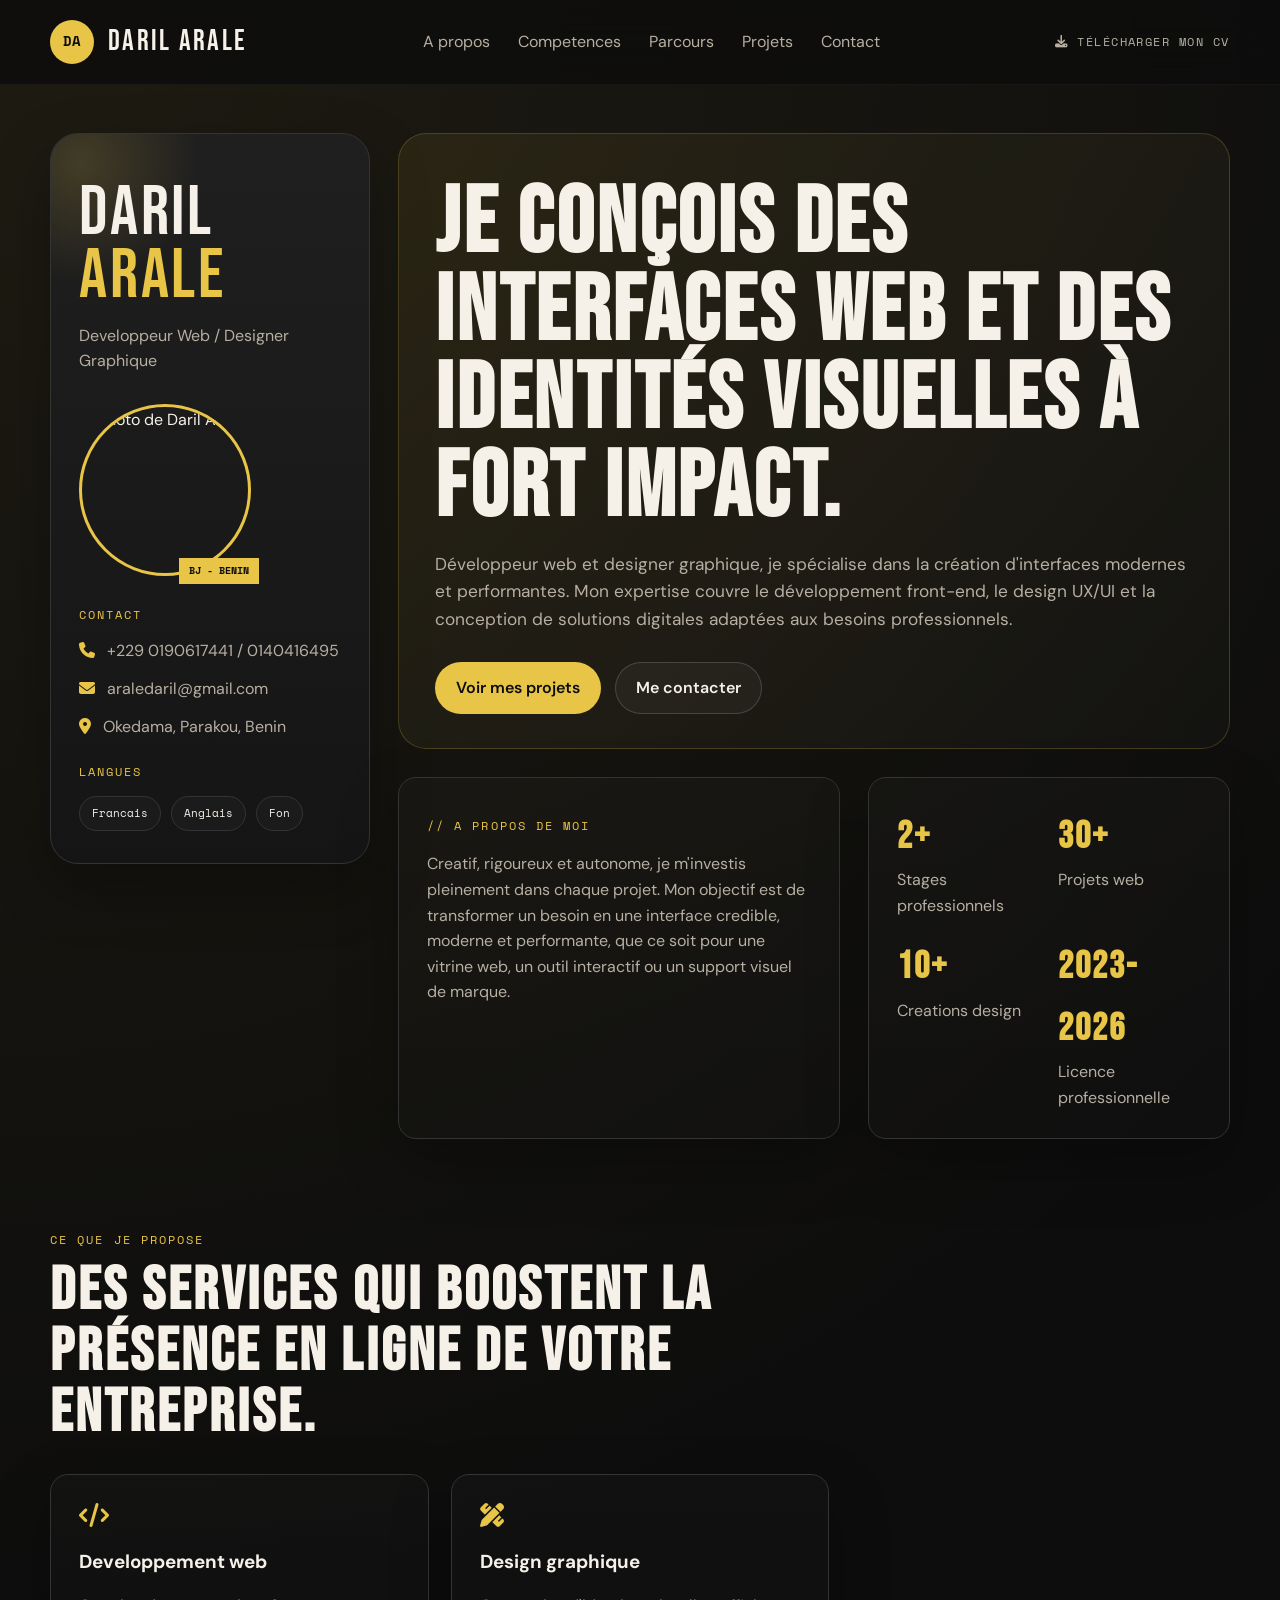
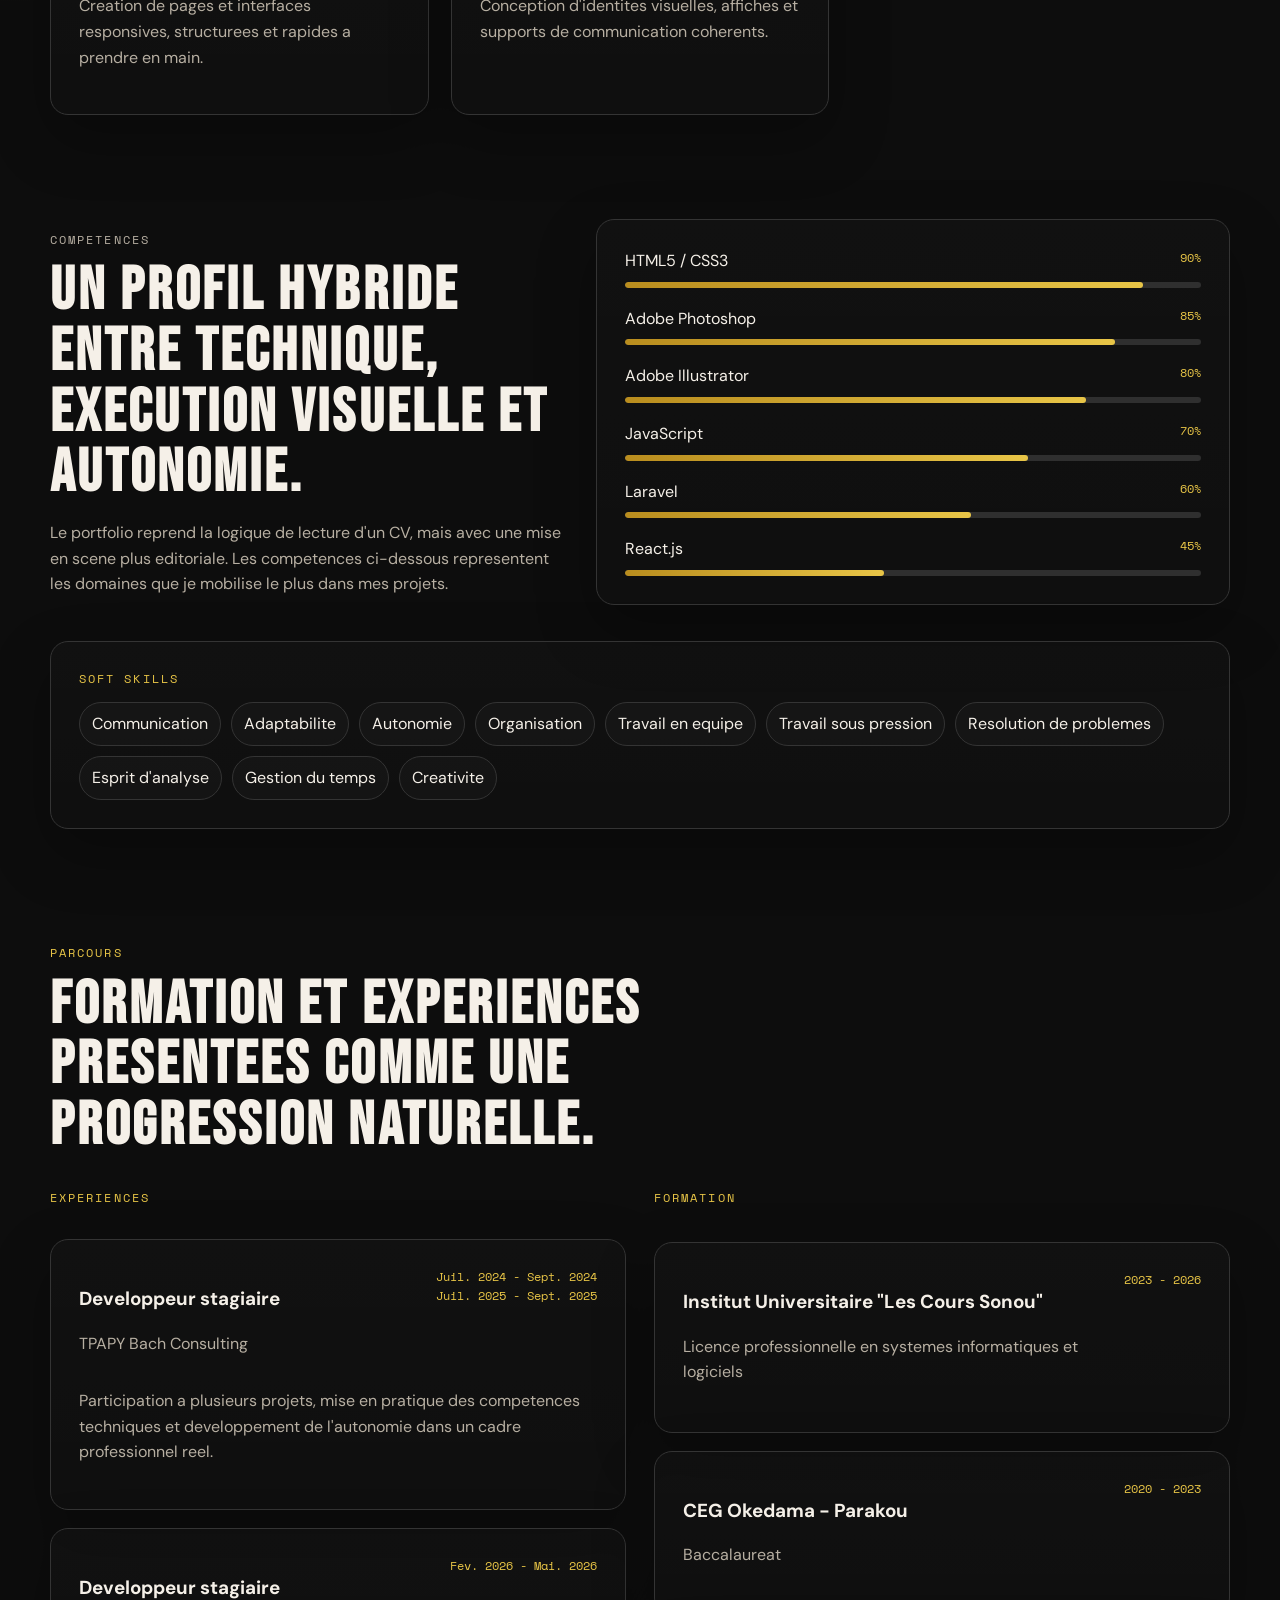
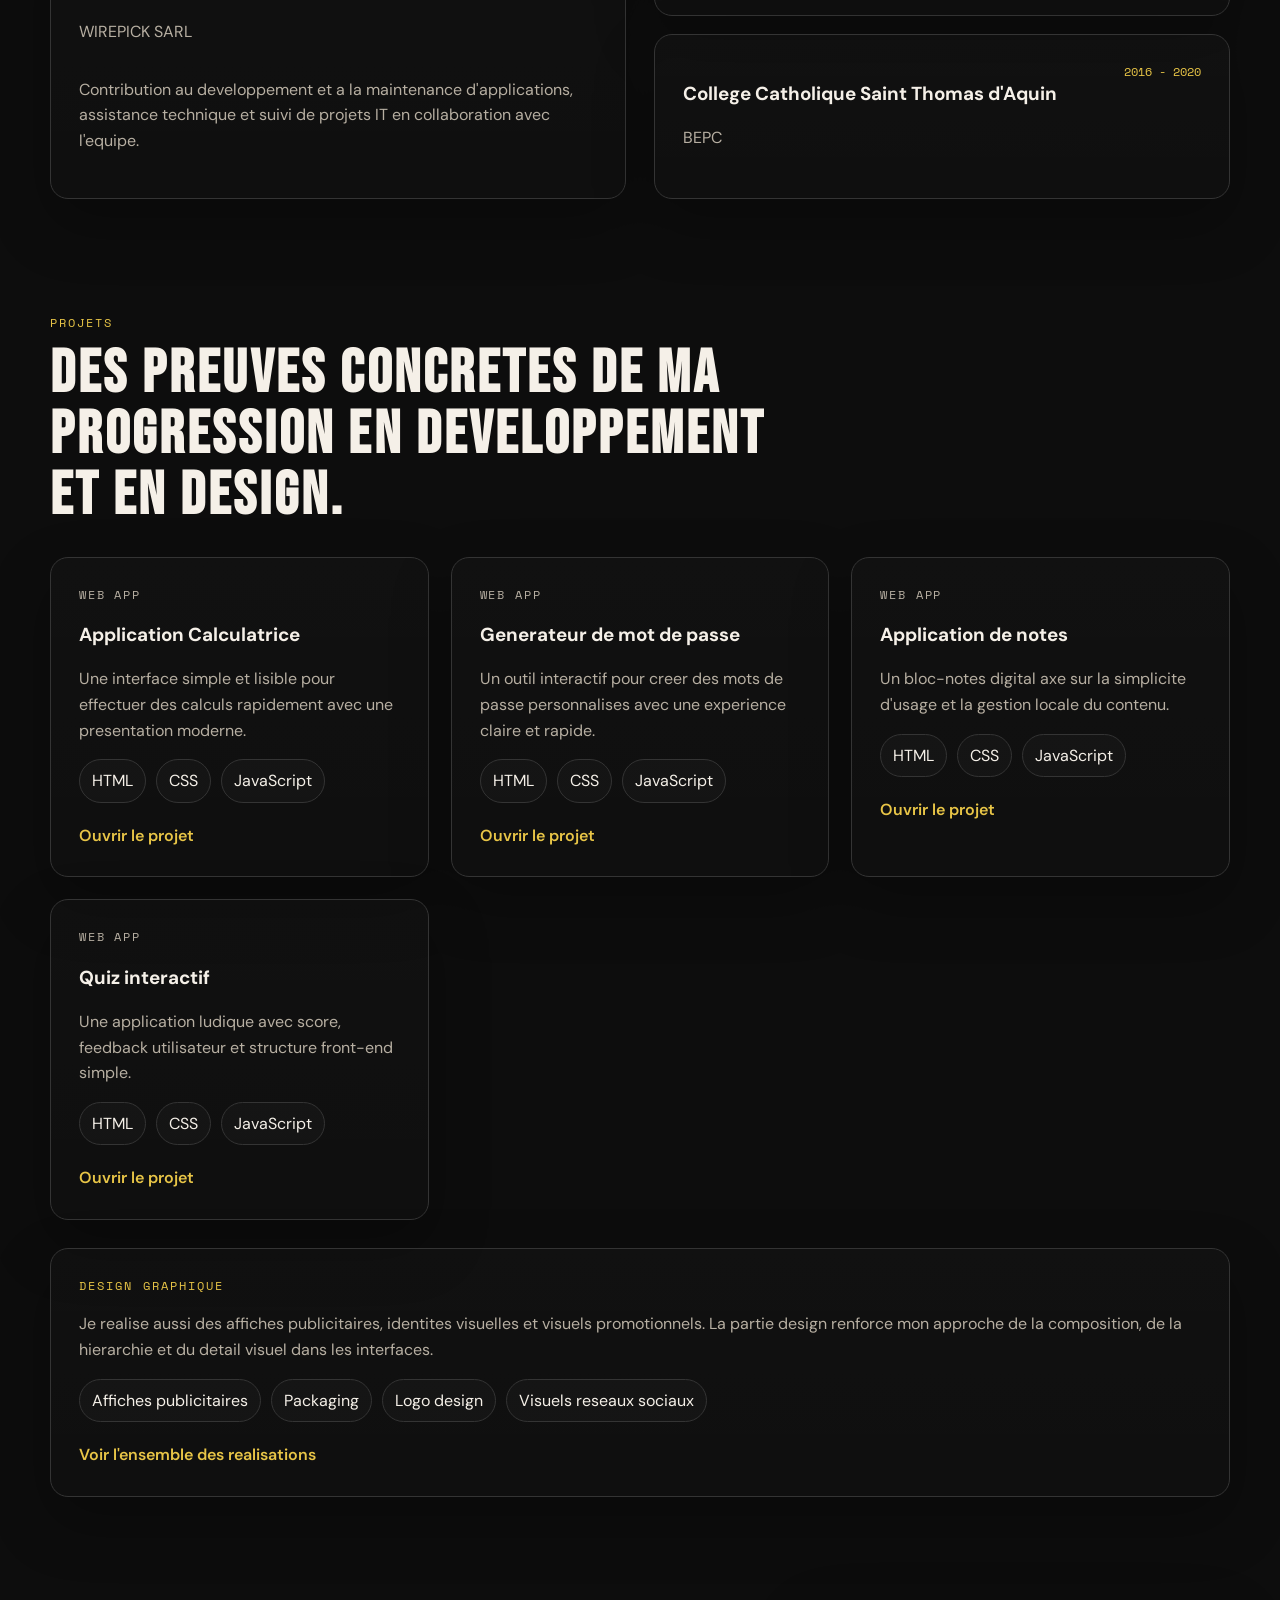
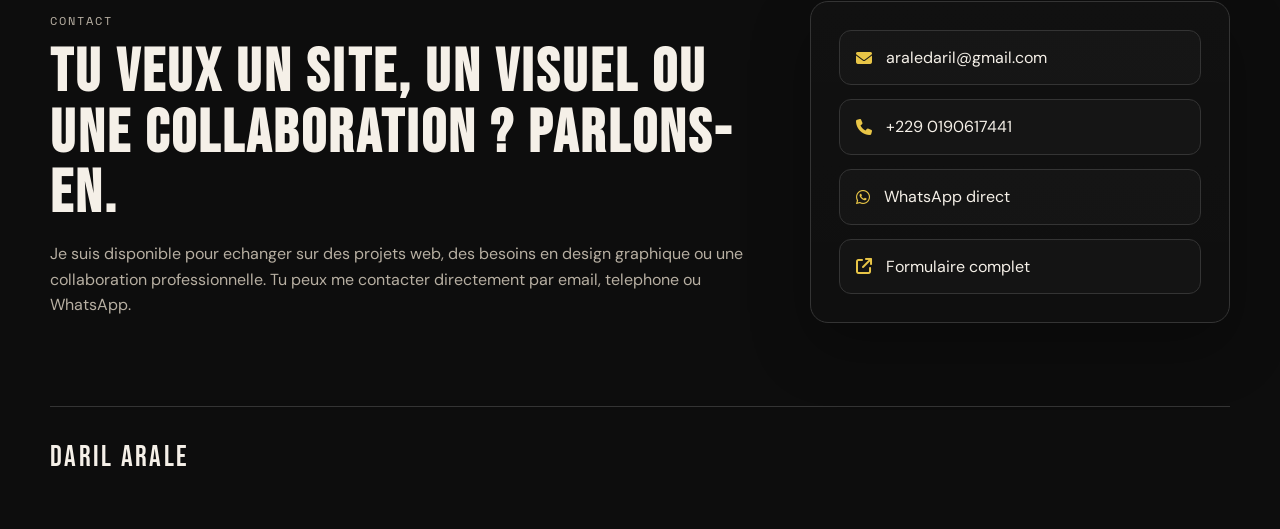
==== commit c5dbea11: "Ajout du meneu hamburger responsive sur la page index.html" ====
--- a/index.html
+++ b/index.html
@@ -1245,6 +1245,11 @@
                     <a href="Daril Arale – Curriculum Vitae2.pdf" class="nav-link-secondary" download>
                         <i class="fas fa-download"></i> Télécharger mon CV
                     </a>
+                    <button class="hamburger" type="button" aria-label="Ouvrir le menu">
+                        <span></span>
+                        <span></span>
+                        <span></span>
+                    </button>
                 </div>
             </nav>
         </header>
@@ -1340,11 +1345,11 @@
                             <h3>Design graphique</h3>
                             <p>Conception d'identites visuelles, affiches et supports de communication coherents.</p>
                         </article>
-                        <article class="service-card reveal">
+                        <!-- <article class="service-card reveal">
                             <i class="fas fa-layer-group"></i>
                             <h3>UI orientee clarte</h3>
                             <p>Organisation des contenus, hierarchie visuelle et parcours utilisateur lisibles.</p>
-                        </article>
+                        </article> -->
                     </div>
                 </div>
             </section>
@@ -1472,7 +1477,7 @@
             <section class="section-block" id="projets">
                 <div class="container">
                     <div class="section-heading reveal">
-                        <p class="eyebrow">Projets selectionnes</p>
+                        <p class="eyebrow">Projets</p>
                         <h2>Des preuves concretes de ma progression en developpement et en design.</h2>
                     </div>
 
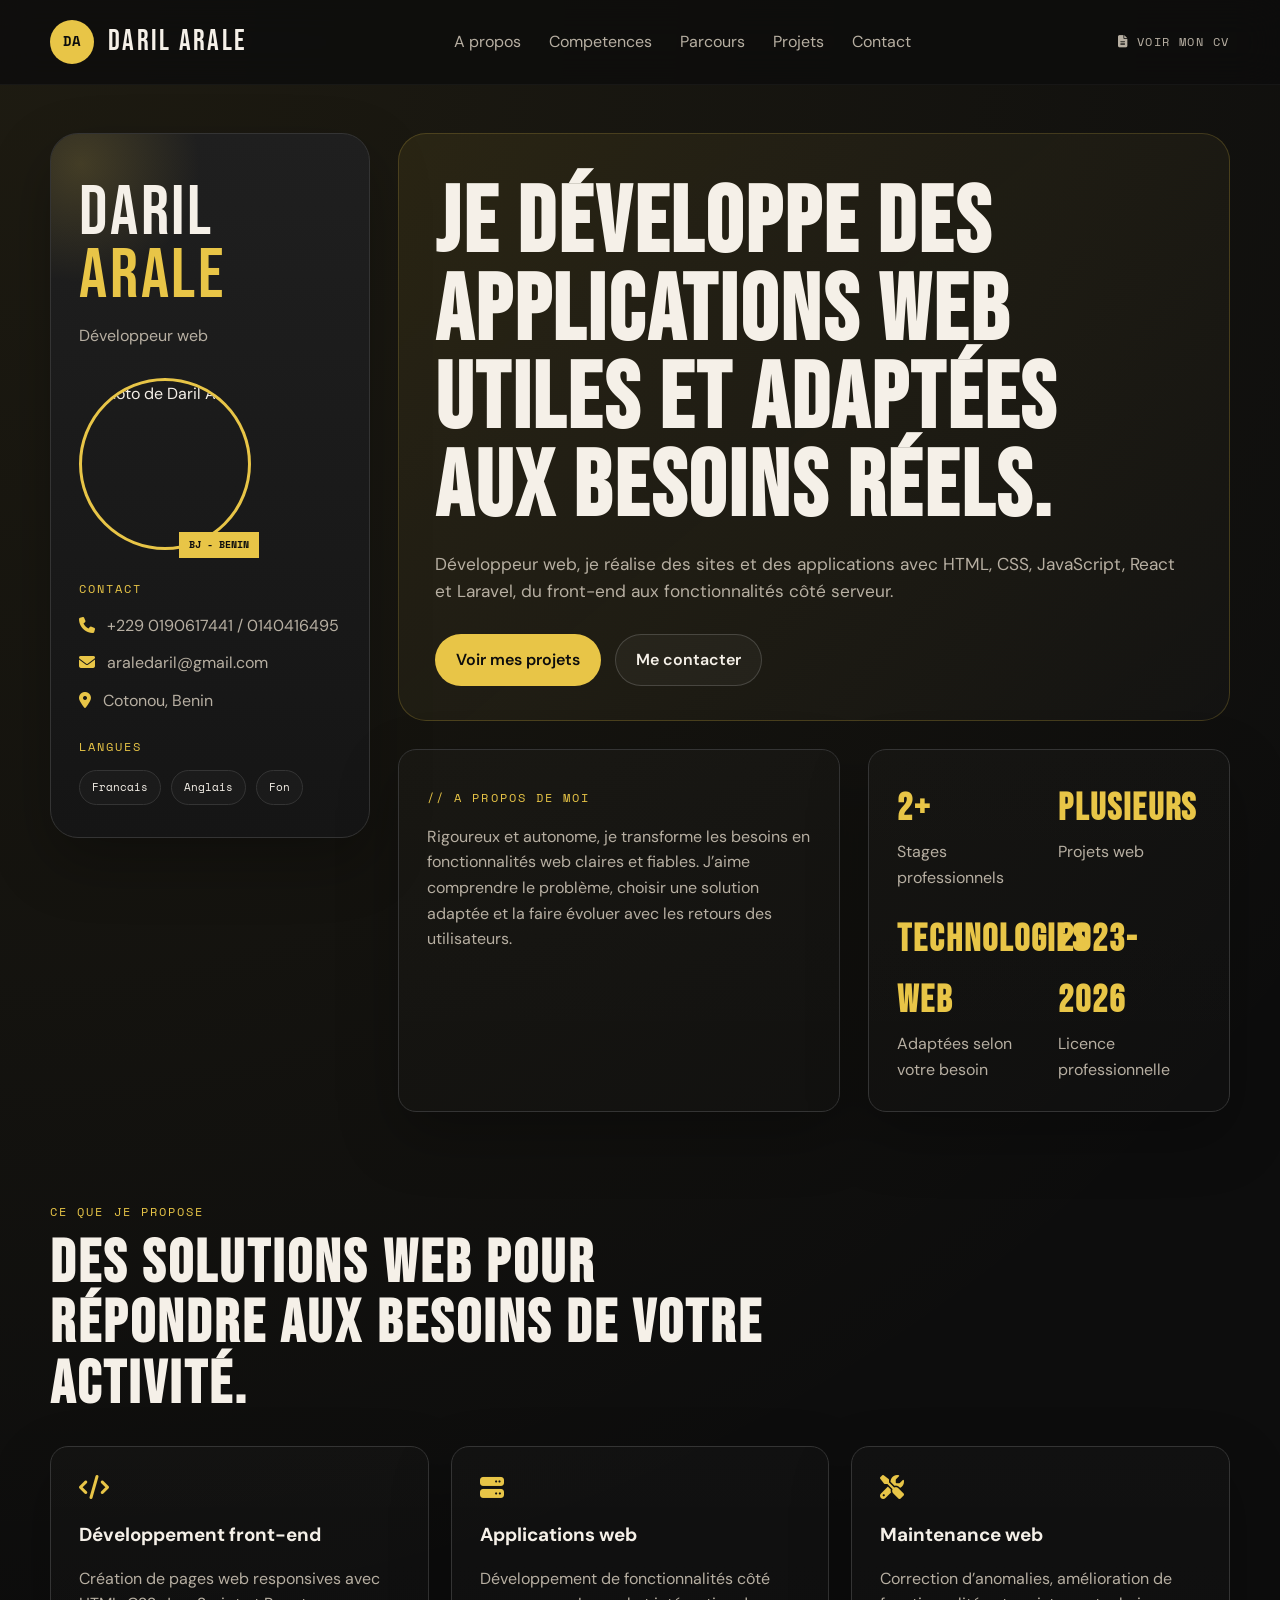
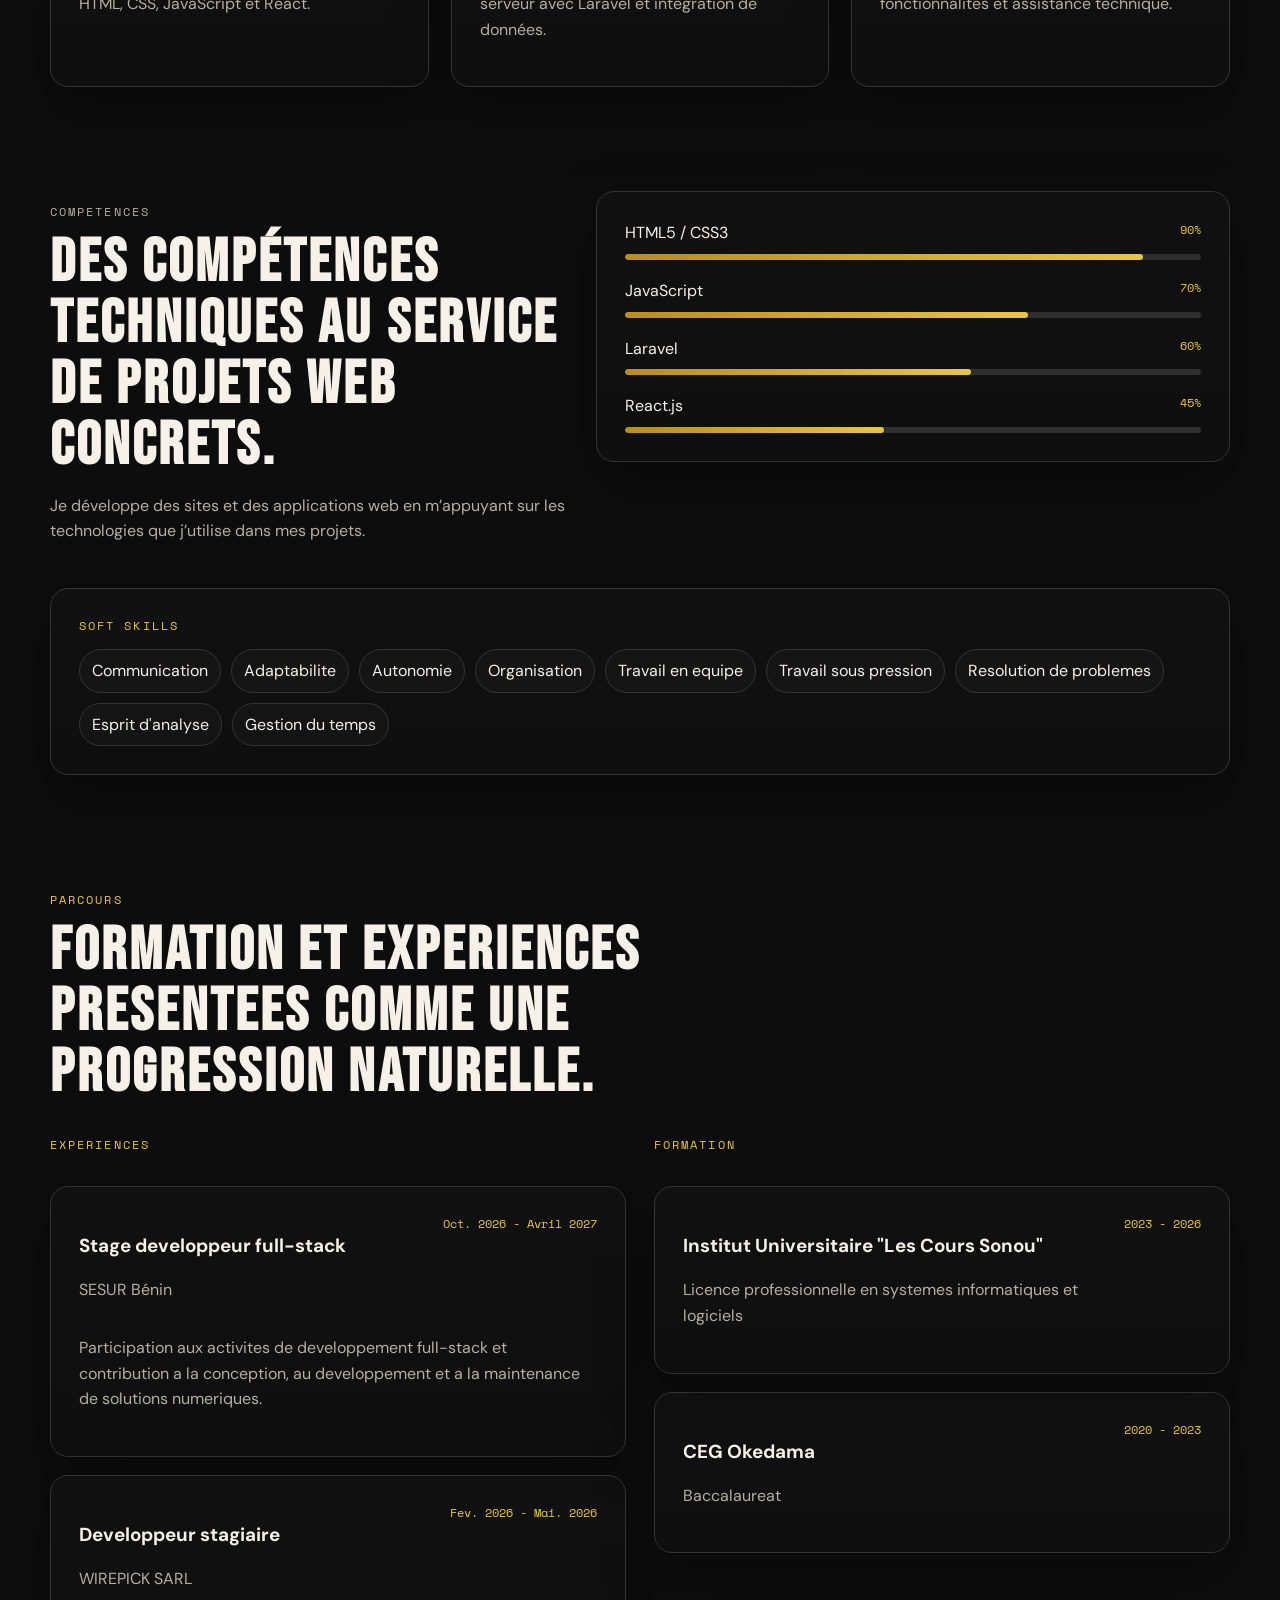
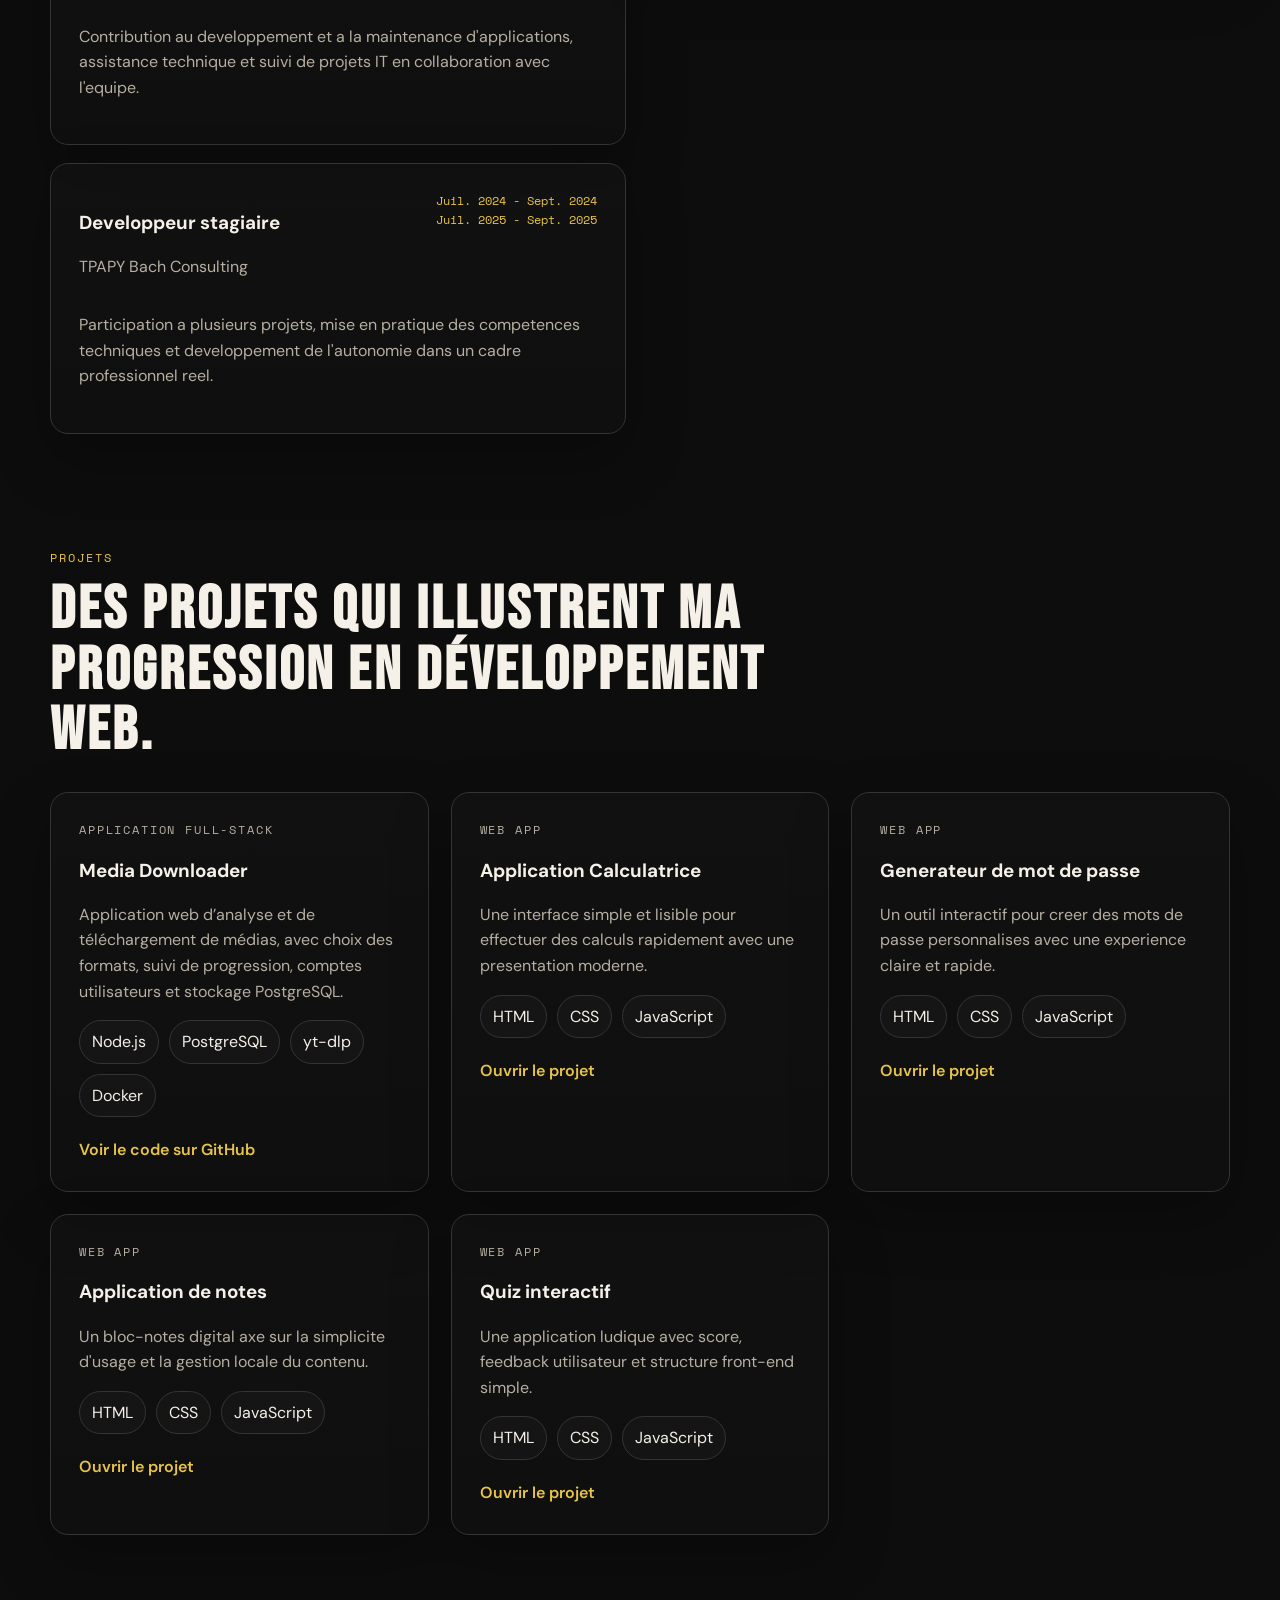
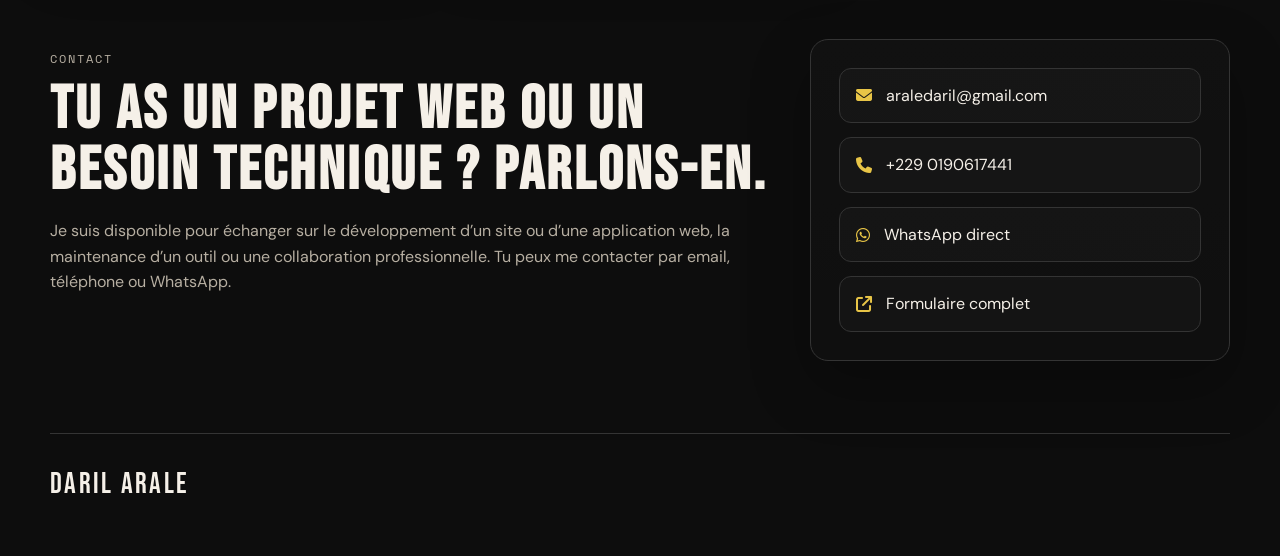
==== commit 12aedb30: "ajout de mediadownloader et petites modifs" ====
--- a/index.html
+++ b/index.html
@@ -3,11 +3,11 @@
 <head>
     <meta charset="UTF-8">
     <meta name="viewport" content="width=device-width, initial-scale=1.0">
-    <meta name="description" content="Portfolio de Daril Arale, developpeur web et designer graphique. Decouvrez son parcours, ses competences et ses projets web et design dans une experience one-page premium.">
-    <meta name="keywords" content="Daril Arale, portfolio, developpeur web, designer graphique, CV, projets web, design graphique, Benin">
+    <meta name="description" content="Portfolio de Daril Arale, développeur web à Parakou. Découvrez son parcours, ses compétences techniques et ses projets web.">
+    <meta name="keywords" content="Daril Arale, portfolio, développeur web, développeur full-stack, projets web, Bénin">
     <meta name="author" content="Daril Arale">
-    <meta property="og:title" content="Daril Arale | Portfolio & CV">
-    <meta property="og:description" content="Un portfolio one-page inspire d'un CV premium pour presenter parcours, competences et projets.">
+    <meta property="og:title" content="Daril Arale | Développeur web">
+    <meta property="og:description" content="Parcours, compétences techniques et projets web de Daril Arale, développeur web au Bénin.">
     <meta property="og:type" content="website">
     <style>
 :root {
@@ -183,7 +183,6 @@
 .softskills-panel,
 .timeline-card,
 .project-card,
-.design-showcase,
 .contact-card {
     background: linear-gradient(180deg, rgba(255, 255, 255, 0.02), rgba(255, 255, 255, 0.01));
     border: 1px solid var(--line);
@@ -413,7 +412,6 @@
 .softskills-panel,
 .timeline-card,
 .project-card,
-.design-showcase,
 .contact-card {
     border-radius: var(--radius-md);
     padding: 28px;
@@ -421,7 +419,6 @@
 
 .spotlight-card p:last-child,
 .section-copy p,
-.design-copy p,
 .contact-copy p,
 .timeline-card p,
 .project-card p,
@@ -545,6 +542,7 @@
 .timeline-column {
     display: grid;
     gap: 18px;
+    align-content: start;
 }
 
 .timeline-head {
@@ -583,10 +581,6 @@
     margin-top: 20px;
     color: var(--accent);
     font-weight: 600;
-}
-
-.design-showcase {
-    margin-top: 28px;
 }
 
 .contact-section {
@@ -675,7 +669,6 @@
 
 .inner-hero-card,
 .content-card,
-.filter-bar,
 .project-media-card,
 .contact-info-card,
 .contact-form-card,
@@ -820,29 +813,6 @@
     color: var(--accent);
 }
 
-.filter-bar {
-    display: flex;
-    flex-wrap: wrap;
-    gap: 12px;
-    padding: 18px;
-    margin-bottom: 24px;
-}
-
-.filter-btn {
-    padding: 10px 16px;
-    border-radius: 999px;
-    border: 1px solid var(--line);
-    background: transparent;
-    color: var(--muted);
-    cursor: pointer;
-}
-
-.filter-btn.active,
-.filter-btn:hover {
-    border-color: var(--accent);
-    color: var(--accent);
-}
-
 .projects-grid-modern {
     grid-template-columns: repeat(2, minmax(0, 1fr));
 }
@@ -867,29 +837,6 @@
     margin-top: 18px;
     color: var(--accent);
     font-weight: 600;
-}
-
-.design-grid-modern {
-    display: grid;
-    grid-template-columns: repeat(3, minmax(0, 1fr));
-    gap: 18px;
-}
-
-.design-card-modern {
-    overflow: hidden;
-    border-radius: var(--radius-md);
-    border: 1px solid var(--line);
-    background: #151515;
-}
-
-.design-card-modern img {
-    width: 100%;
-    aspect-ratio: 1 / 1;
-    object-fit: cover;
-}
-
-.design-card-modern div {
-    padding: 14px 16px;
 }
 
 .contact-page-grid {
@@ -1018,13 +965,18 @@
     .projects-grid-modern,
     .faq-grid,
     .stats-strip,
-    .form-grid,
-    .design-grid-modern {
+    .form-grid {
         grid-template-columns: 1fr;
     }
 
     .identity-panel {
         position: static;
+    }
+}
+
+@media (min-width: 861px) and (max-width: 1080px) {
+    .timeline-grid {
+        grid-template-columns: repeat(2, minmax(0, 1fr));
     }
 }
 
@@ -1098,7 +1050,6 @@
     .softskills-panel,
     .timeline-card,
     .project-card,
-    .design-showcase,
     .contact-card {
         padding: 22px;
     }
@@ -1224,7 +1175,7 @@
     <link rel="preconnect" href="https://fonts.googleapis.com">
     <link rel="preconnect" href="https://fonts.gstatic.com" crossorigin>
     <link href="https://fonts.googleapis.com/css2?family=Bebas+Neue&family=DM+Sans:wght@400;500;700&family=Space+Mono:wght@400;700&display=swap" rel="stylesheet">
-    <title>Daril Arale | Portfolio & CV</title>
+    <title>Daril Arale | Développeur web</title>
 </head>
 <body>
     <div class="page-shell">
@@ -1242,8 +1193,8 @@
                     <li><a href="#contact">Contact</a></li>
                 </ul>
                 <div class="nav-actions">
-                    <a href="Daril Arale – Curriculum Vitae2.pdf" class="nav-link-secondary" download>
-                        <i class="fas fa-download"></i> Télécharger mon CV
+                    <a href="cv.html" class="nav-link-secondary">
+                        <i class="fas fa-file-lines"></i> Voir mon CV
                     </a>
                     <button class="hamburger" type="button" aria-label="Ouvrir le menu">
                         <span></span>
@@ -1259,7 +1210,7 @@
                 <div class="container hero-layout">
                     <aside class="identity-panel reveal">
                         <div class="identity-name">DARIL<br><span>ARALE</span></div>
-                        <p class="identity-title">Developpeur Web / Designer Graphique</p>
+                        <p class="identity-title">Développeur web</p>
 
                         <div class="portrait-card">
                             <div class="portrait-avatar">
@@ -1273,7 +1224,7 @@
                             <ul class="info-list">
                                 <li><i class="fas fa-phone"></i><span>+229 0190617441 / 0140416495</span></li>
                                 <li><i class="fas fa-envelope"></i><span>araledaril@gmail.com</span></li>
-                                <li><i class="fas fa-location-dot"></i><span>Okedama, Parakou, Benin</span></li>
+                                <li><i class="fas fa-location-dot"></i><span>Cotonou, Benin</span></li>
                             </ul>
                         </div>
 
@@ -1289,8 +1240,8 @@
 
                     <div class="hero-content">
                         <div class="hero-intro reveal">
-                            <h1>Je conçois des interfaces web et des identités visuelles à fort impact.</h1>
-                            <p class="hero-summary">Développeur web et designer graphique, je spécialise dans la création d'interfaces modernes et performantes. Mon expertise couvre le développement front-end, le design UX/UI et la conception de solutions digitales adaptées aux besoins professionnels.</p>
+                            <h1>Je développe des applications web utiles et adaptées aux besoins réels.</h1>
+                            <p class="hero-summary">Développeur web, je réalise des sites et des applications avec HTML, CSS, JavaScript, React et Laravel, du front-end aux fonctionnalités côté serveur.</p>
                             <div class="hero-actions">
                                 <a href="projets.html" class="btn btn-primary">Voir mes projets</a>
                                 <a href="#contact" class="btn btn-secondary">Me contacter</a>
@@ -1300,7 +1251,7 @@
                         <div class="hero-grid">
                             <article class="spotlight-card reveal" id="apropos">
                                 <p class="card-kicker">// A propos de moi</p>
-                                <p>Creatif, rigoureux et autonome, je m'investis pleinement dans chaque projet. Mon objectif est de transformer un besoin en une interface credible, moderne et performante, que ce soit pour une vitrine web, un outil interactif ou un support visuel de marque.</p>
+                                <p>Rigoureux et autonome, je transforme les besoins en fonctionnalités web claires et fiables. J’aime comprendre le problème, choisir une solution adaptée et la faire évoluer avec les retours des utilisateurs.</p>
                             </article>
 
                             <article class="stats-card reveal">
@@ -1310,12 +1261,12 @@
                                         <span>Stages professionnels</span>
                                     </div>
                                     <div>
-                                        <strong>30+</strong>
+                                        <strong>Plusieurs</strong>
                                         <span>Projets web</span>
                                     </div>
                                     <div>
-                                        <strong>10+</strong>
-                                        <span>Creations design</span>
+                                        <strong>Technologies web</strong>
+                                        <span>Adaptées selon votre besoin</span>
                                     </div>
                                     <div>
                                         <strong>2023-2026</strong>
@@ -1332,24 +1283,24 @@
                 <div class="container">
                     <div class="section-heading reveal">
                         <p class="eyebrow">Ce que je propose</p>
-                        <h2>Des services qui boostent la présence en ligne de votre entreprise.</h2>
+                        <h2>Des solutions web pour répondre aux besoins de votre activité.</h2>
                     </div>
                     <div class="service-grid">
                         <article class="service-card reveal">
                             <i class="fas fa-code"></i>
-                            <h3>Developpement web</h3>
-                            <p>Creation de pages et interfaces responsives, structurees et rapides a prendre en main.</p>
+                            <h3>Développement front-end</h3>
+                            <p>Création de pages web responsives avec HTML, CSS, JavaScript et React.</p>
                         </article>
                         <article class="service-card reveal">
-                            <i class="fas fa-pen-ruler"></i>
-                            <h3>Design graphique</h3>
-                            <p>Conception d'identites visuelles, affiches et supports de communication coherents.</p>
+                            <i class="fas fa-server"></i>
+                            <h3>Applications web</h3>
+                            <p>Développement de fonctionnalités côté serveur avec Laravel et intégration de données.</p>
                         </article>
-                        <!-- <article class="service-card reveal">
-                            <i class="fas fa-layer-group"></i>
-                            <h3>UI orientee clarte</h3>
-                            <p>Organisation des contenus, hierarchie visuelle et parcours utilisateur lisibles.</p>
-                        </article> -->
+                        <article class="service-card reveal">
+                            <i class="fas fa-screwdriver-wrench"></i>
+                            <h3>Maintenance web</h3>
+                            <p>Correction d’anomalies, amélioration de fonctionnalités et assistance technique.</p>
+                        </article>
                     </div>
                 </div>
             </section>
@@ -1358,21 +1309,13 @@
                 <div class="container two-column">
                     <div class="section-copy reveal">
                         <p class="eyebrow">Competences</p>
-                        <h2>Un profil hybride entre technique, execution visuelle et autonomie.</h2>
-                        <p>Le portfolio reprend la logique de lecture d'un CV, mais avec une mise en scene plus editoriale. Les competences ci-dessous representent les domaines que je mobilise le plus dans mes projets.</p>
+                        <h2>Des compétences techniques au service de projets web concrets.</h2>
+                        <p>Je développe des sites et des applications web en m’appuyant sur les technologies que j’utilise dans mes projets.</p>
                     </div>
                     <div class="skills-panel reveal">
                         <div class="skill-row">
                             <div class="skill-top"><span>HTML5 / CSS3</span><span>90%</span></div>
                             <div class="skill-bar"><span class="skill-fill" style="--level:90%"></span></div>
-                        </div>
-                        <div class="skill-row">
-                            <div class="skill-top"><span>Adobe Photoshop</span><span>85%</span></div>
-                            <div class="skill-bar"><span class="skill-fill" style="--level:85%"></span></div>
-                        </div>
-                        <div class="skill-row">
-                            <div class="skill-top"><span>Adobe Illustrator</span><span>80%</span></div>
-                            <div class="skill-bar"><span class="skill-fill" style="--level:80%"></span></div>
                         </div>
                         <div class="skill-row">
                             <div class="skill-top"><span>JavaScript</span><span>70%</span></div>
@@ -1402,7 +1345,6 @@
                             <span>Resolution de problemes</span>
                             <span>Esprit d'analyse</span>
                             <span>Gestion du temps</span>
-                            <span>Creativite</span>
                         </div>
                     </div>
                 </div>
@@ -1421,12 +1363,12 @@
                             <article class="timeline-card">
                                 <div class="timeline-head">
                                     <div>
-                                        <h3>Developpeur stagiaire</h3>
-                                        <p>TPAPY Bach Consulting</p>
+                                        <h3>Stage developpeur full-stack</h3>
+                                        <p>SESUR Bénin</p>
                                     </div>
-                                    <span>Juil. 2024 - Sept. 2024<br>Juil. 2025 - Sept. 2025</span>
+                                    <span>Oct. 2026 - Avril 2027</span>
                                 </div>
-                                <p>Participation a plusieurs projets, mise en pratique des competences techniques et developpement de l'autonomie dans un cadre professionnel reel.</p>
+                                <p>Participation aux activites de developpement full-stack et contribution a la conception, au developpement et a la maintenance de solutions numeriques.</p>
                             </article>
                             <article class="timeline-card">
                                 <div class="timeline-head">
@@ -1437,6 +1379,16 @@
                                     <span>Fev. 2026 - Mai. 2026</span>
                                 </div>
                                 <p>Contribution au developpement et a la maintenance d'applications, assistance technique et suivi de projets IT en collaboration avec l'equipe.</p>
+                            </article>
+                            <article class="timeline-card">
+                                <div class="timeline-head">
+                                    <div>
+                                        <h3>Developpeur stagiaire</h3>
+                                        <p>TPAPY Bach Consulting</p>
+                                    </div>
+                                    <span>Juil. 2024 - Sept. 2024<br>Juil. 2025 - Sept. 2025</span>
+                                </div>
+                                <p>Participation a plusieurs projets, mise en pratique des competences techniques et developpement de l'autonomie dans un cadre professionnel reel.</p>
                             </article>
                         </div>
 
@@ -1454,19 +1406,10 @@
                             <article class="timeline-card">
                                 <div class="timeline-head">
                                     <div>
-                                        <h3>CEG Okedama - Parakou</h3>
+                                        <h3>CEG Okedama</h3>
                                         <p>Baccalaureat</p>
                                     </div>
                                     <span>2020 - 2023</span>
-                                </div>
-                            </article>
-                            <article class="timeline-card">
-                                <div class="timeline-head">
-                                    <div>
-                                        <h3>College Catholique Saint Thomas d'Aquin</h3>
-                                        <p>BEPC</p>
-                                    </div>
-                                    <span>2016 - 2020</span>
                                 </div>
                             </article>
                         </div>
@@ -1478,10 +1421,19 @@
                 <div class="container">
                     <div class="section-heading reveal">
                         <p class="eyebrow">Projets</p>
-                        <h2>Des preuves concretes de ma progression en developpement et en design.</h2>
+                        <h2>Des projets qui illustrent ma progression en développement web.</h2>
                     </div>
 
                     <div class="project-grid">
+                        <article class="project-card reveal">
+                            <div class="project-type">Application full-stack</div>
+                            <h3>Media Downloader</h3>
+                            <p>Application web d’analyse et de téléchargement de médias, avec choix des formats, suivi de progression, comptes utilisateurs et stockage PostgreSQL.</p>
+                            <div class="tag-row">
+                                <span>Node.js</span><span>PostgreSQL</span><span>yt-dlp</span><span>Docker</span>
+                            </div>
+                            <a href="https://github.com/ri389/Mediadownloader" target="_blank" rel="noopener noreferrer">Voir le code sur GitHub</a>
+                        </article>
                         <article class="project-card reveal">
                             <div class="project-type">Web app</div>
                             <h3>Application Calculatrice</h3>
@@ -1520,19 +1472,6 @@
                         </article>
                     </div>
 
-                    <div class="design-showcase reveal">
-                        <div class="design-copy">
-                            <div class="mini-title">Design graphique</div>
-                            <p>Je realise aussi des affiches publicitaires, identites visuelles et visuels promotionnels. La partie design renforce mon approche de la composition, de la hierarchie et du detail visuel dans les interfaces.</p>
-                        </div>
-                        <div class="tag-row">
-                            <span>Affiches publicitaires</span>
-                            <span>Packaging</span>
-                            <span>Logo design</span>
-                            <span>Visuels reseaux sociaux</span>
-                        </div>
-                        <a href="projets.html" class="text-link">Voir l'ensemble des realisations</a>
-                    </div>
                 </div>
             </section>
 
@@ -1540,14 +1479,14 @@
                 <div class="container contact-layout">
                     <div class="contact-copy reveal">
                         <p class="eyebrow">Contact</p>
-                        <h2>Tu veux un site, un visuel ou une collaboration ? Parlons-en.</h2>
-                        <p>Je suis disponible pour echanger sur des projets web, des besoins en design graphique ou une collaboration professionnelle. Tu peux me contacter directement par email, telephone ou WhatsApp.</p>
+                        <h2>Tu as un projet web ou un besoin technique ? Parlons-en.</h2>
+                        <p>Je suis disponible pour échanger sur le développement d’un site ou d’une application web, la maintenance d’un outil ou une collaboration professionnelle. Tu peux me contacter par email, téléphone ou WhatsApp.</p>
                     </div>
 
                     <div class="contact-card reveal">
                         <a href="mailto:araledaril@gmail.com"><i class="fas fa-envelope"></i><span>araledaril@gmail.com</span></a>
                         <a href="tel:+2290190617441"><i class="fas fa-phone"></i><span>+229 0190617441</span></a>
-                        <a href="https://wa.me/2290140416495" target="_blank" rel="noopener noreferrer"><i class="fab fa-whatsapp"></i><span>WhatsApp direct</span></a>
+                        <a href="https://wa.me/+2290190617441" target="_blank" rel="noopener noreferrer"><i class="fab fa-whatsapp"></i><span>WhatsApp direct</span></a>
                         <a href="contact.html"><i class="fas fa-arrow-up-right-from-square"></i><span>Formulaire complet</span></a>
                     </div>
                 </div>
@@ -1703,4 +1642,4 @@
 
 </script>
 </body>
-</html>+</html>
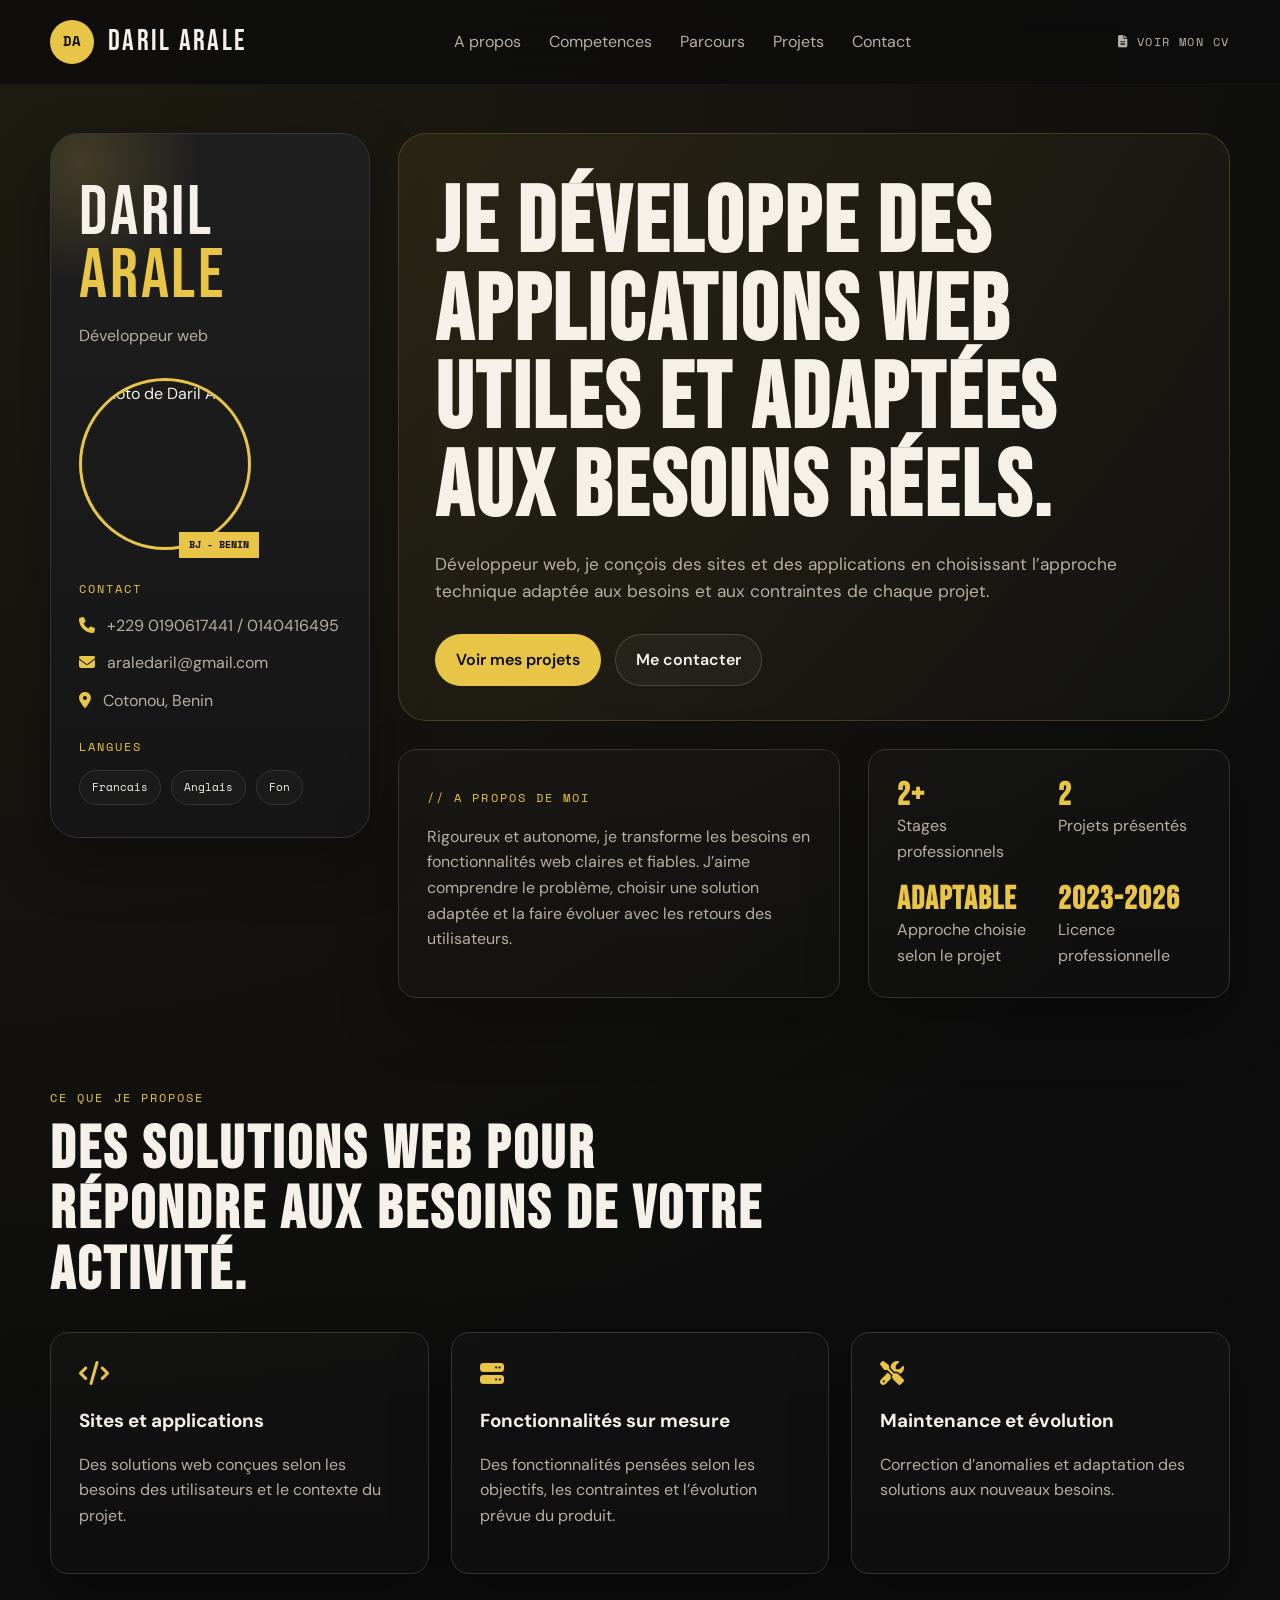
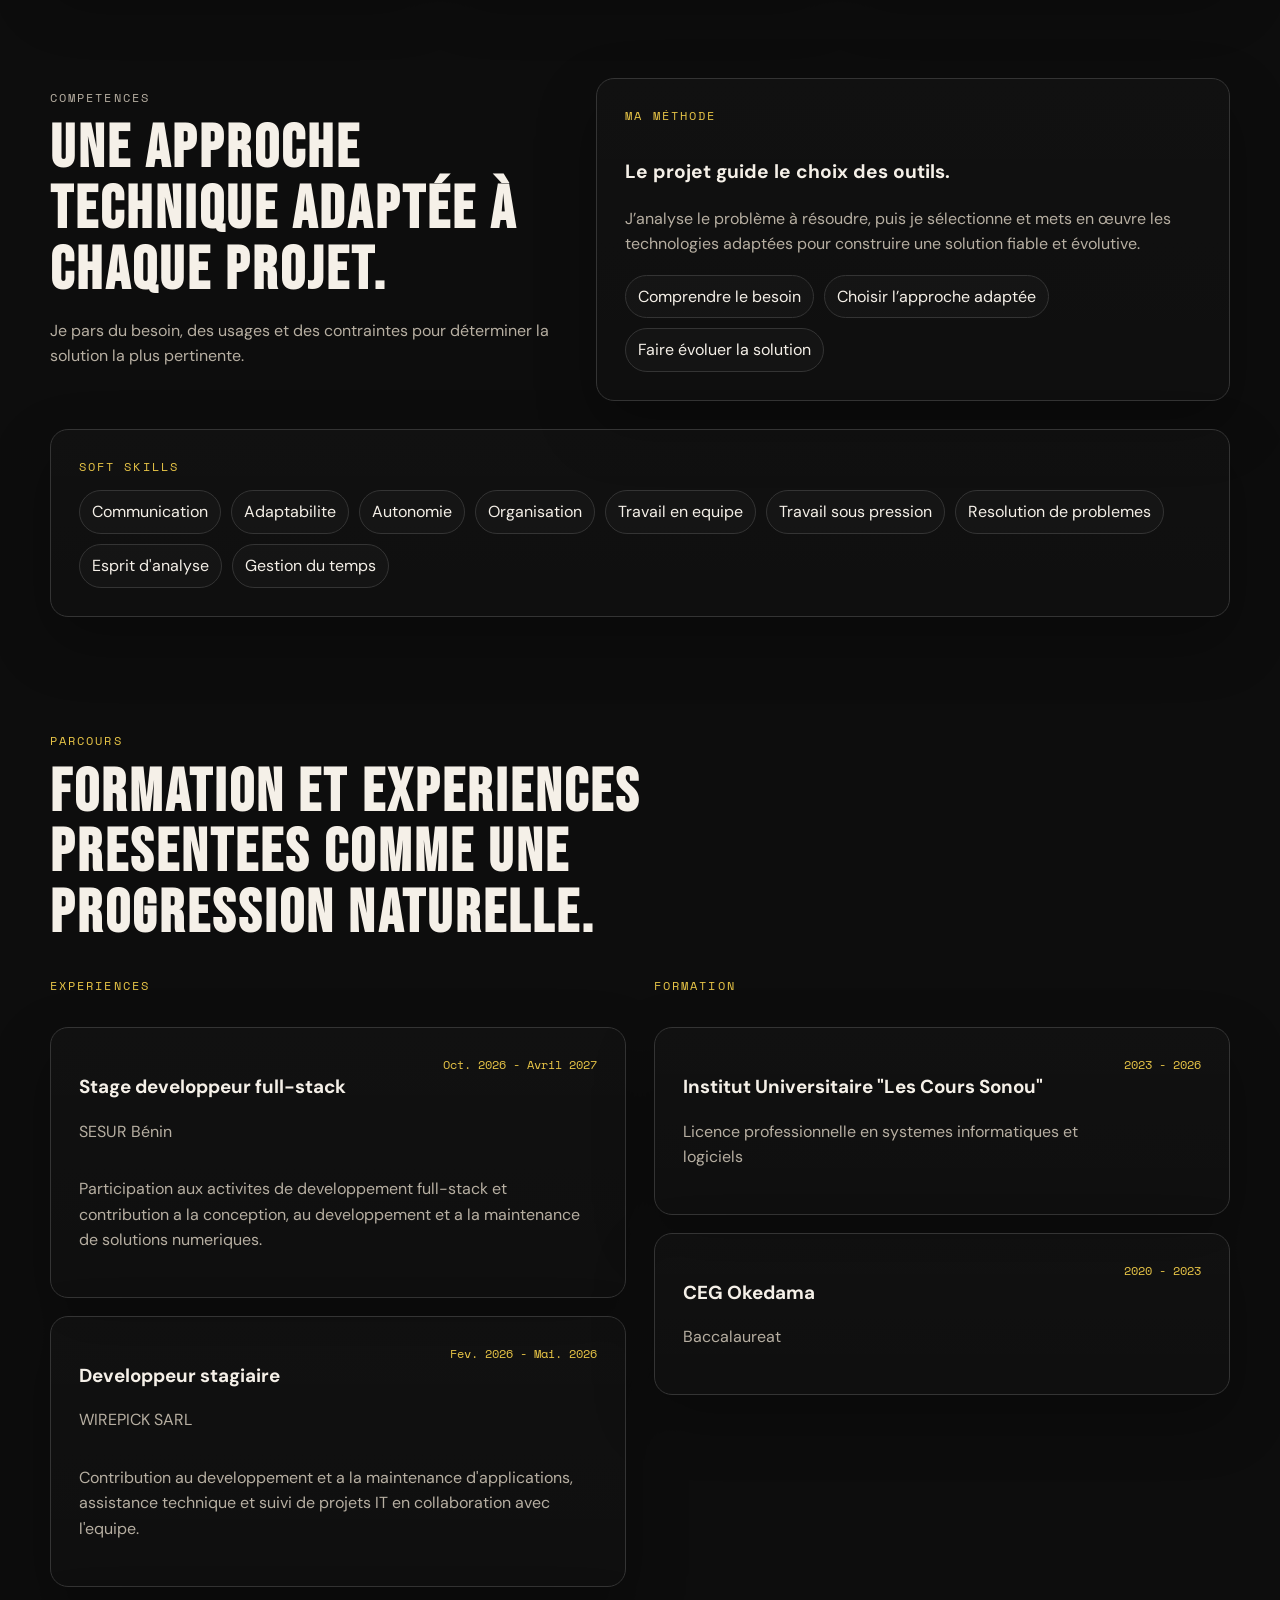
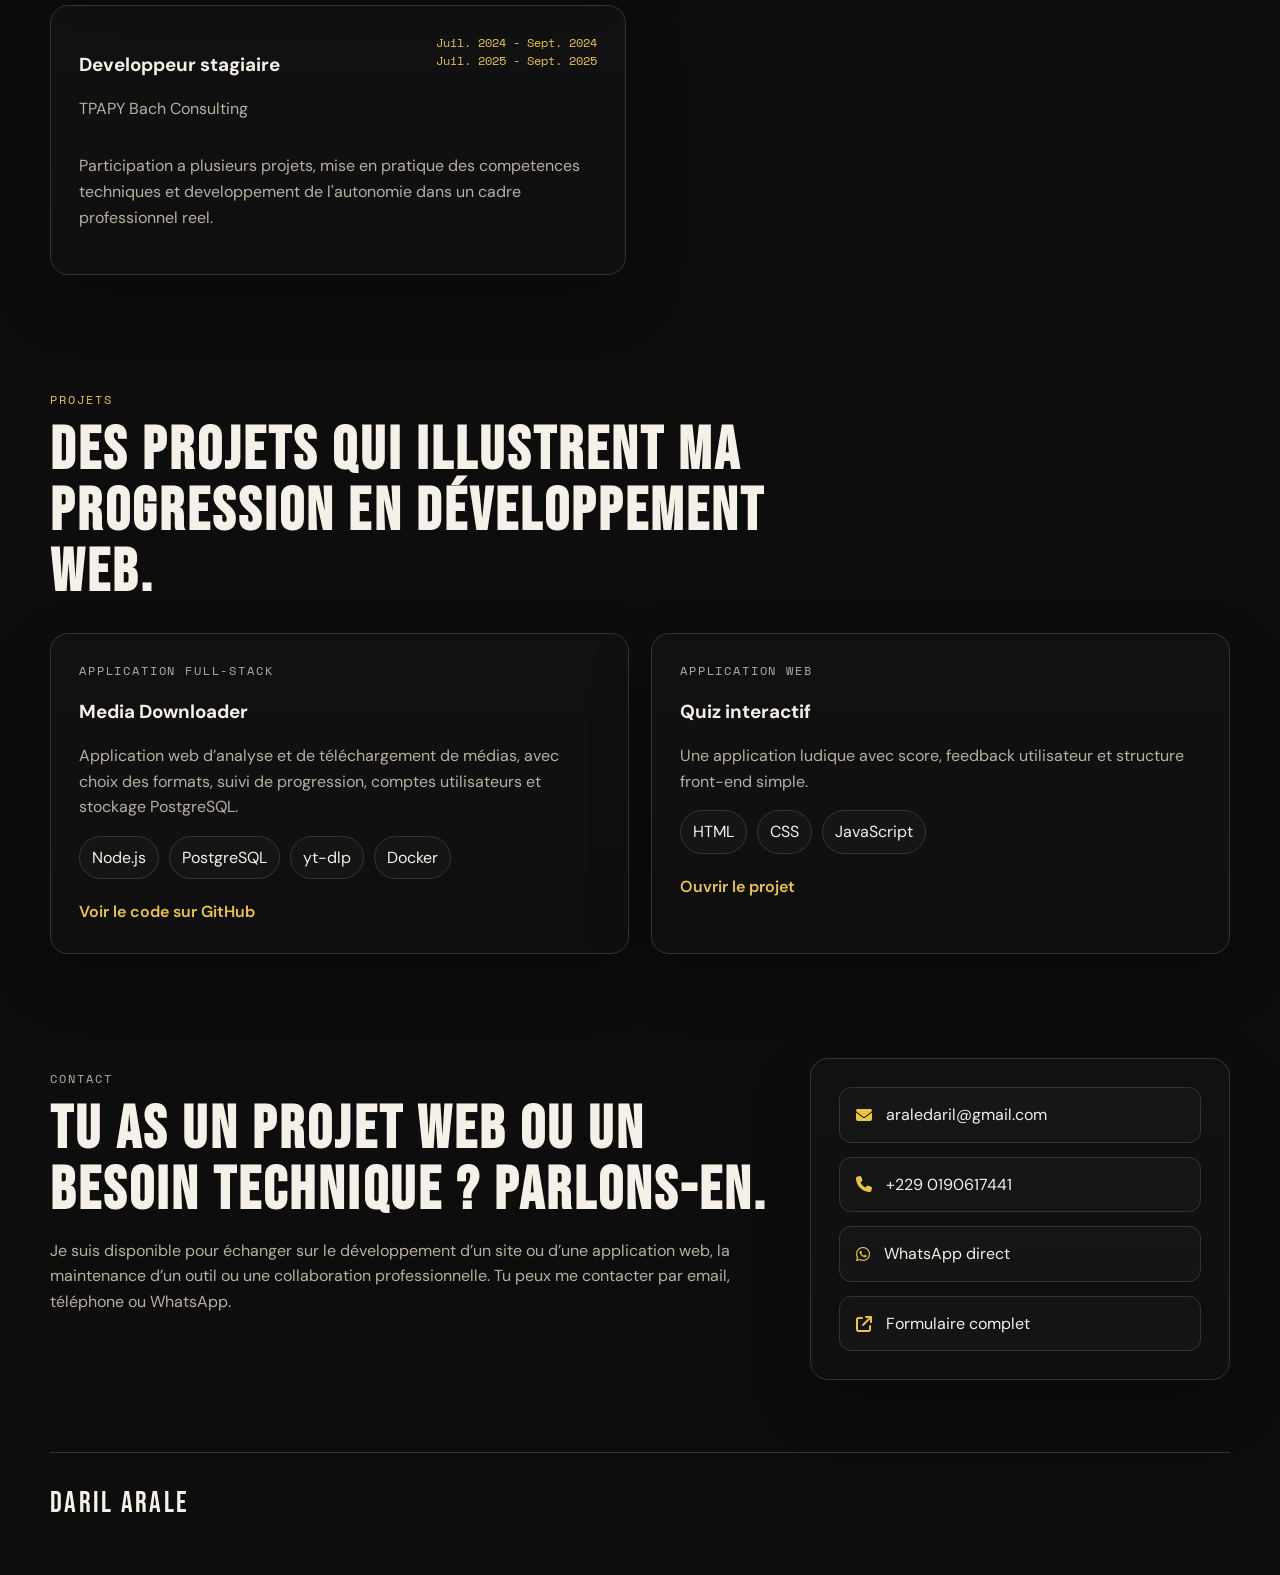
==== commit 0dc99715: "Modifications comptences et stacks maitrisées" ====
--- a/index.html
+++ b/index.html
@@ -432,15 +432,22 @@
     gap: 18px;
 }
 
+.stats-grid > div {
+    min-width: 0;
+}
+
 .stats-grid strong {
     display: block;
     font-family: 'Bebas Neue', sans-serif;
-    font-size: 2.4rem;
-    letter-spacing: 0.05em;
+    font-size: clamp(1.5rem, 3.2vw, 2rem);
+    line-height: 1.1;
+    letter-spacing: 0.03em;
     color: var(--accent);
+    overflow-wrap: anywhere;
 }
 
 .stats-grid span {
+    display: block;
     color: var(--muted);
 }
 
@@ -471,6 +478,10 @@
     margin-top: 30px;
 }
 
+.project-grid {
+    grid-template-columns: repeat(2, minmax(0, 1fr));
+}
+
 .service-card i {
     font-size: 1.5rem;
     color: var(--accent);
@@ -493,6 +504,20 @@
 .skills-panel {
     display: grid;
     gap: 18px;
+}
+
+.tech-approach {
+    align-content: center;
+}
+
+.tech-approach h3 {
+    margin: 0;
+    font-size: 1.2rem;
+}
+
+.tech-approach > p {
+    margin: 0;
+    color: var(--muted);
 }
 
 .skill-top {
@@ -1241,7 +1266,7 @@
                     <div class="hero-content">
                         <div class="hero-intro reveal">
                             <h1>Je développe des applications web utiles et adaptées aux besoins réels.</h1>
-                            <p class="hero-summary">Développeur web, je réalise des sites et des applications avec HTML, CSS, JavaScript, React et Laravel, du front-end aux fonctionnalités côté serveur.</p>
+                            <p class="hero-summary">Développeur web, je conçois des sites et des applications en choisissant l’approche technique adaptée aux besoins et aux contraintes de chaque projet.</p>
                             <div class="hero-actions">
                                 <a href="projets.html" class="btn btn-primary">Voir mes projets</a>
                                 <a href="#contact" class="btn btn-secondary">Me contacter</a>
@@ -1261,12 +1286,12 @@
                                         <span>Stages professionnels</span>
                                     </div>
                                     <div>
-                                        <strong>Plusieurs</strong>
-                                        <span>Projets web</span>
+                                        <strong>2</strong>
+                                        <span>Projets présentés</span>
                                     </div>
                                     <div>
-                                        <strong>Technologies web</strong>
-                                        <span>Adaptées selon votre besoin</span>
+                                        <strong>Adaptable</strong>
+                                        <span>Approche choisie selon le projet</span>
                                     </div>
                                     <div>
                                         <strong>2023-2026</strong>
@@ -1288,18 +1313,18 @@
                     <div class="service-grid">
                         <article class="service-card reveal">
                             <i class="fas fa-code"></i>
-                            <h3>Développement front-end</h3>
-                            <p>Création de pages web responsives avec HTML, CSS, JavaScript et React.</p>
+                            <h3>Sites et applications</h3>
+                            <p>Des solutions web conçues selon les besoins des utilisateurs et le contexte du projet.</p>
                         </article>
                         <article class="service-card reveal">
                             <i class="fas fa-server"></i>
-                            <h3>Applications web</h3>
-                            <p>Développement de fonctionnalités côté serveur avec Laravel et intégration de données.</p>
+                            <h3>Fonctionnalités sur mesure</h3>
+                            <p>Des fonctionnalités pensées selon les objectifs, les contraintes et l’évolution prévue du produit.</p>
                         </article>
                         <article class="service-card reveal">
                             <i class="fas fa-screwdriver-wrench"></i>
-                            <h3>Maintenance web</h3>
-                            <p>Correction d’anomalies, amélioration de fonctionnalités et assistance technique.</p>
+                            <h3>Maintenance et évolution</h3>
+                            <p>Correction d’anomalies et adaptation des solutions aux nouveaux besoins.</p>
                         </article>
                     </div>
                 </div>
@@ -1309,25 +1334,17 @@
                 <div class="container two-column">
                     <div class="section-copy reveal">
                         <p class="eyebrow">Competences</p>
-                        <h2>Des compétences techniques au service de projets web concrets.</h2>
-                        <p>Je développe des sites et des applications web en m’appuyant sur les technologies que j’utilise dans mes projets.</p>
+                        <h2>Une approche technique adaptée à chaque projet.</h2>
+                        <p>Je pars du besoin, des usages et des contraintes pour déterminer la solution la plus pertinente.</p>
                     </div>
-                    <div class="skills-panel reveal">
-                        <div class="skill-row">
-                            <div class="skill-top"><span>HTML5 / CSS3</span><span>90%</span></div>
-                            <div class="skill-bar"><span class="skill-fill" style="--level:90%"></span></div>
-                        </div>
-                        <div class="skill-row">
-                            <div class="skill-top"><span>JavaScript</span><span>70%</span></div>
-                            <div class="skill-bar"><span class="skill-fill" style="--level:70%"></span></div>
-                        </div>
-                        <div class="skill-row">
-                            <div class="skill-top"><span>Laravel</span><span>60%</span></div>
-                            <div class="skill-bar"><span class="skill-fill" style="--level:60%"></span></div>
-                        </div>
-                        <div class="skill-row">
-                            <div class="skill-top"><span>React.js</span><span>45%</span></div>
-                            <div class="skill-bar"><span class="skill-fill" style="--level:45%"></span></div>
+                    <div class="skills-panel tech-approach reveal">
+                        <div class="mini-title">Ma méthode</div>
+                        <h3>Le projet guide le choix des outils.</h3>
+                        <p>J’analyse le problème à résoudre, puis je sélectionne et mets en œuvre les technologies adaptées pour construire une solution fiable et évolutive.</p>
+                        <div class="tag-row">
+                            <span>Comprendre le besoin</span>
+                            <span>Choisir l’approche adaptée</span>
+                            <span>Faire évoluer la solution</span>
                         </div>
                     </div>
                 </div>
@@ -1435,34 +1452,7 @@
                             <a href="https://github.com/ri389/Mediadownloader" target="_blank" rel="noopener noreferrer">Voir le code sur GitHub</a>
                         </article>
                         <article class="project-card reveal">
-                            <div class="project-type">Web app</div>
-                            <h3>Application Calculatrice</h3>
-                            <p>Une interface simple et lisible pour effectuer des calculs rapidement avec une presentation moderne.</p>
-                            <div class="tag-row">
-                                <span>HTML</span><span>CSS</span><span>JavaScript</span>
-                            </div>
-                            <a href="Projets/Calculator app/index.html" target="_blank" rel="noopener noreferrer">Ouvrir le projet</a>
-                        </article>
-                        <article class="project-card reveal">
-                            <div class="project-type">Web app</div>
-                            <h3>Generateur de mot de passe</h3>
-                            <p>Un outil interactif pour creer des mots de passe personnalises avec une experience claire et rapide.</p>
-                            <div class="tag-row">
-                                <span>HTML</span><span>CSS</span><span>JavaScript</span>
-                            </div>
-                            <a href="Projets/Générateur de mot de passe/index.html" target="_blank" rel="noopener noreferrer">Ouvrir le projet</a>
-                        </article>
-                        <article class="project-card reveal">
-                            <div class="project-type">Web app</div>
-                            <h3>Application de notes</h3>
-                            <p>Un bloc-notes digital axe sur la simplicite d'usage et la gestion locale du contenu.</p>
-                            <div class="tag-row">
-                                <span>HTML</span><span>CSS</span><span>JavaScript</span>
-                            </div>
-                            <a href="Projets/Note-app/index.html" target="_blank" rel="noopener noreferrer">Ouvrir le projet</a>
-                        </article>
-                        <article class="project-card reveal">
-                            <div class="project-type">Web app</div>
+                            <div class="project-type">Application web</div>
                             <h3>Quiz interactif</h3>
                             <p>Une application ludique avec score, feedback utilisateur et structure front-end simple.</p>
                             <div class="tag-row">
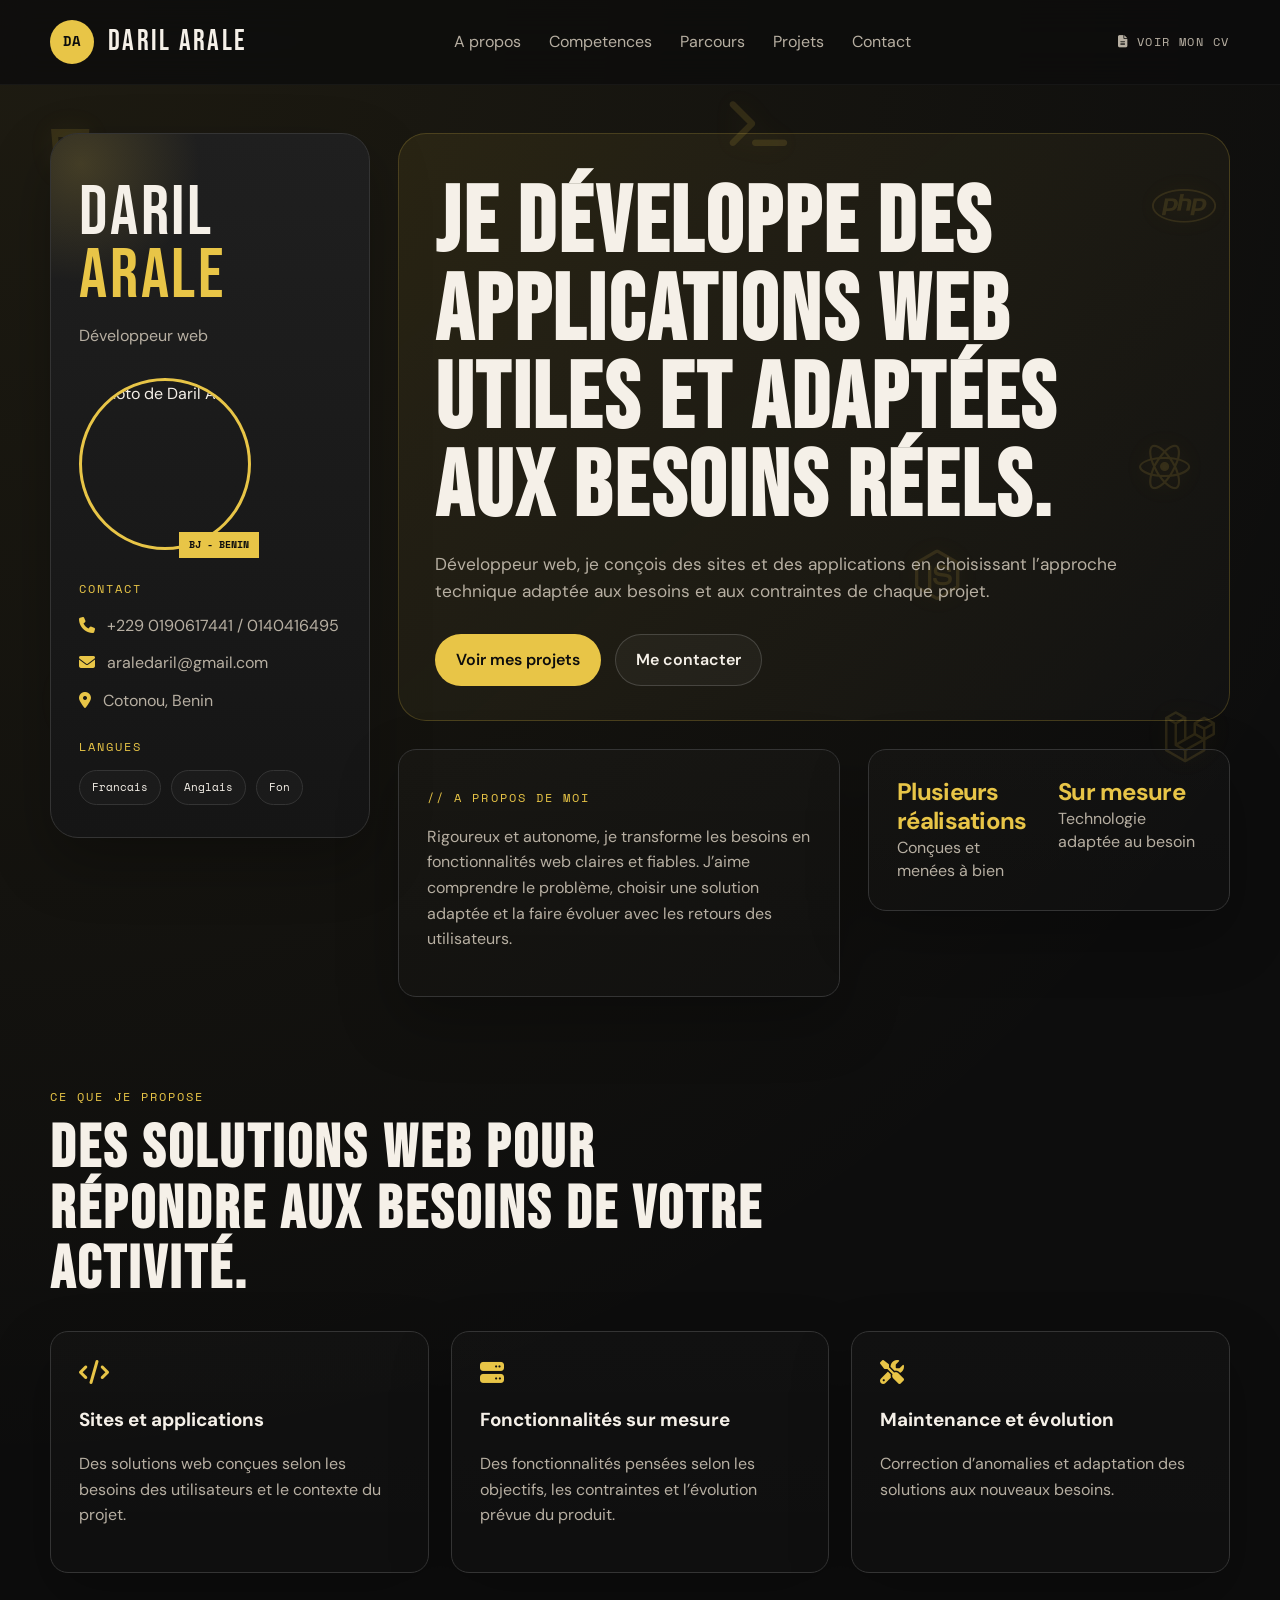
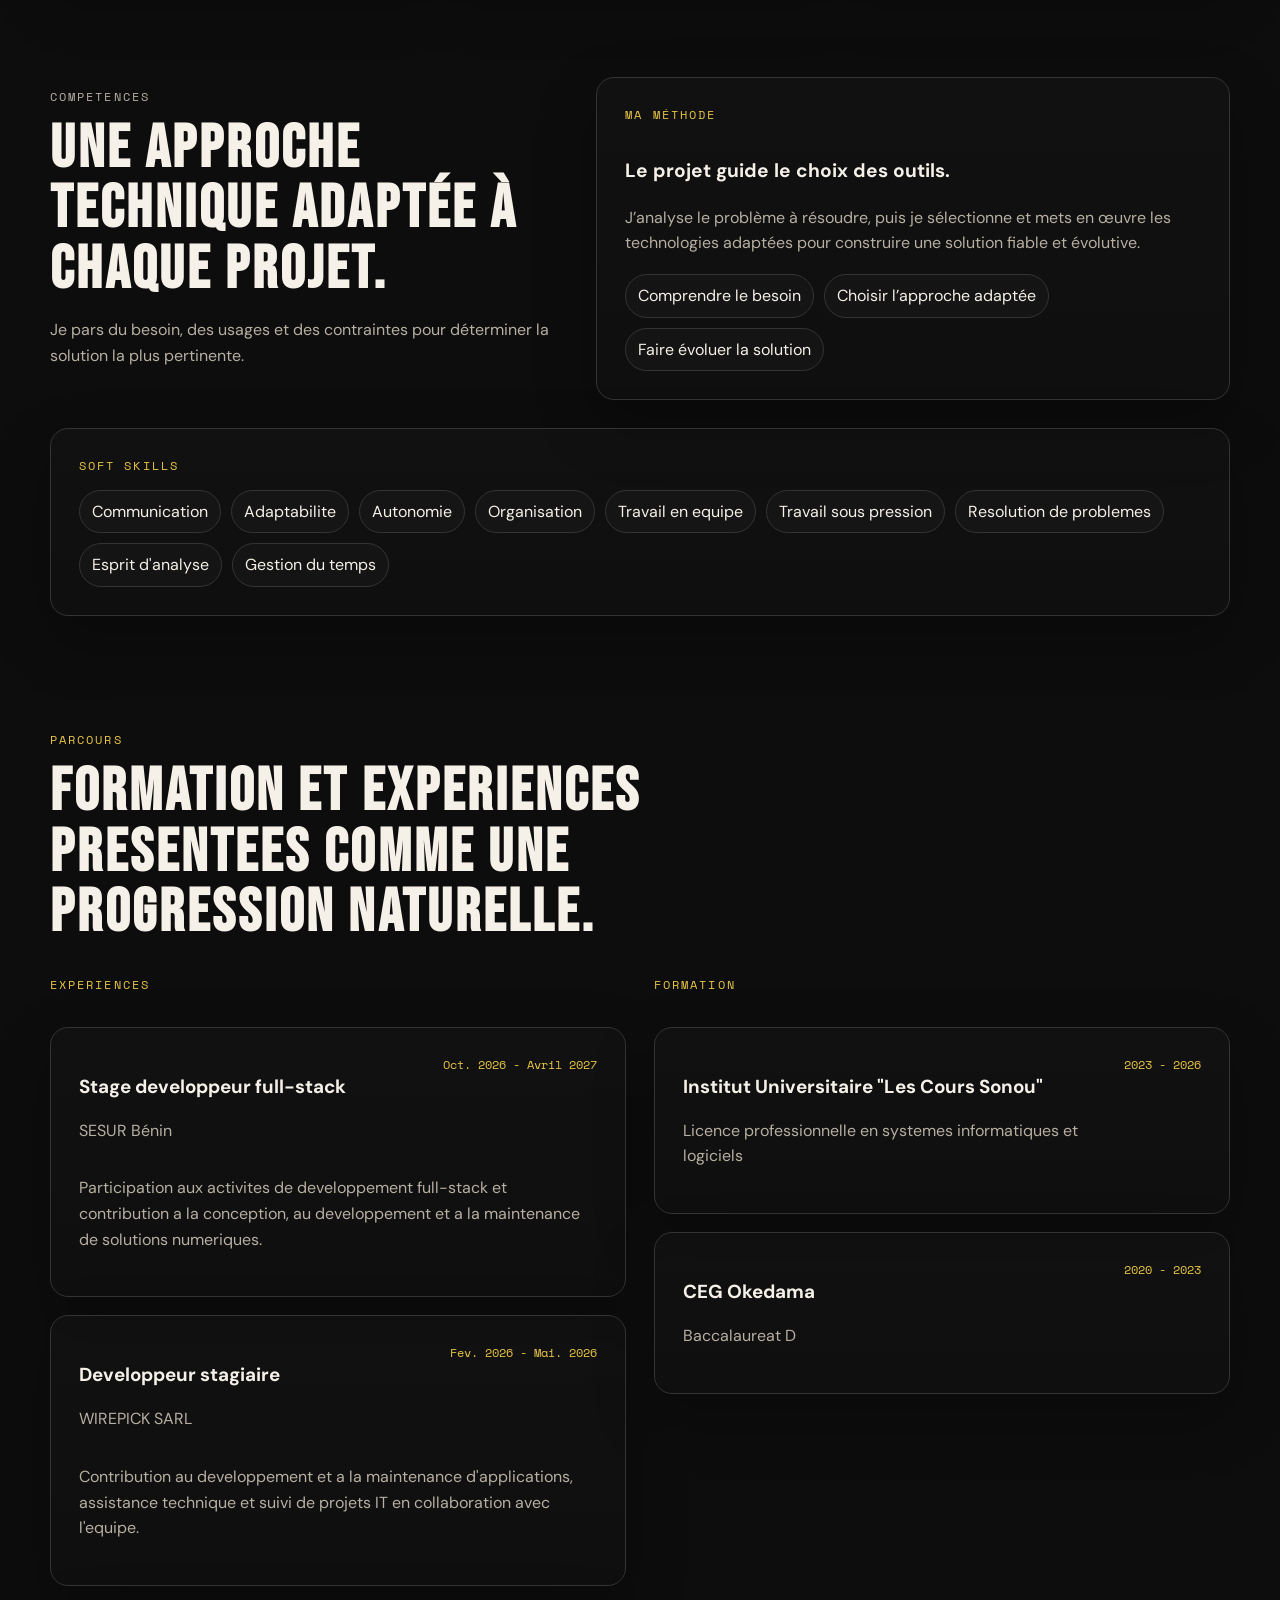
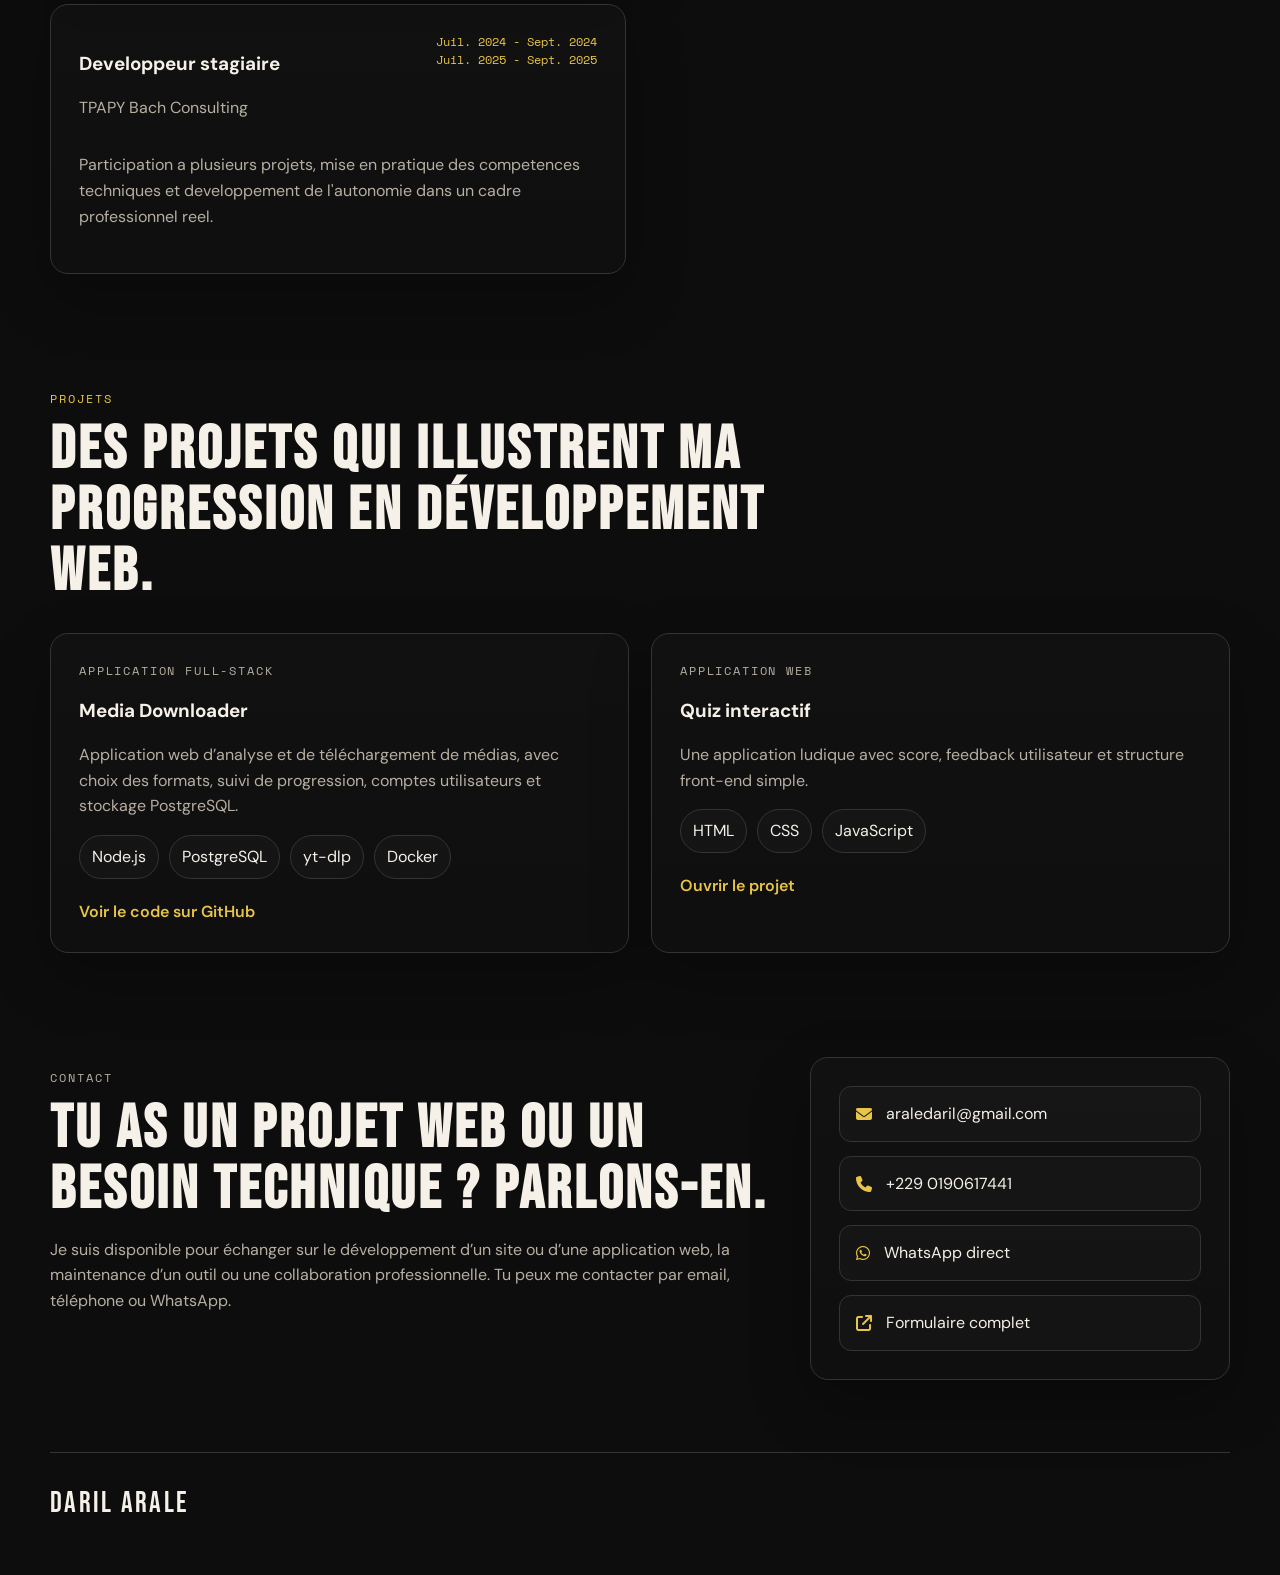
==== commit b5b618d1: "fixing emailJS configuration" ====
--- a/index.html
+++ b/index.html
@@ -42,6 +42,52 @@
     color: var(--text);
     line-height: 1.6;
     overflow-x: hidden;
+    isolation: isolate;
+}
+
+.tech-backdrop {
+    position: fixed;
+    inset: 0;
+    z-index: 0;
+    overflow: hidden;
+    pointer-events: none;
+}
+
+.tech-mark {
+    position: absolute;
+    color: rgba(232, 197, 71, 0.13);
+    font-size: clamp(2rem, 4vw, 3.25rem);
+    line-height: 1;
+    text-shadow: 0 0 28px rgba(232, 197, 71, 0.08);
+}
+
+.tech-mark--html { top: 14%; left: 4%; }
+.tech-mark--css { top: 44%; left: 8%; }
+.tech-mark--js { top: 75%; left: 5%; }
+.tech-mark--php { top: 20%; right: 5%; }
+.tech-mark--react { top: 49%; right: 7%; }
+.tech-mark--laravel { top: 79%; right: 5%; }
+.tech-mark--node { top: 61%; right: 25%; }
+.tech-mark--git { top: 31%; left: 23%; }
+.tech-mark--terminal { top: 11%; left: 57%; }
+
+@media (max-width: 640px) {
+    .tech-mark {
+        font-size: 2rem;
+        color: rgba(232, 197, 71, 0.09);
+    }
+
+    .tech-mark--css,
+    .tech-mark--node,
+    .tech-mark--git {
+        display: none;
+    }
+
+    .tech-mark--html { top: 18%; left: 3%; }
+    .tech-mark--js { top: 72%; left: 3%; }
+    .tech-mark--php { top: 32%; right: 3%; }
+    .tech-mark--react { top: 58%; right: 3%; }
+    .tech-mark--laravel { top: 84%; right: 4%; }
 }
 
 a {
@@ -57,6 +103,8 @@
 }
 
 .page-shell {
+    position: relative;
+    z-index: 1;
     min-height: 100vh;
 }
 
@@ -417,6 +465,10 @@
     padding: 28px;
 }
 
+.stats-card {
+    align-self: start;
+}
+
 .spotlight-card p:last-child,
 .section-copy p,
 .contact-copy p,
@@ -429,7 +481,7 @@
 .stats-grid {
     display: grid;
     grid-template-columns: repeat(2, minmax(0, 1fr));
-    gap: 18px;
+    gap: 20px 18px;
 }
 
 .stats-grid > div {
@@ -438,10 +490,11 @@
 
 .stats-grid strong {
     display: block;
-    font-family: 'Bebas Neue', sans-serif;
-    font-size: clamp(1.5rem, 3.2vw, 2rem);
-    line-height: 1.1;
-    letter-spacing: 0.03em;
+    font-family: 'DM Sans', sans-serif;
+    font-size: clamp(1.15rem, 2.6vw, 1.5rem);
+    font-weight: 700;
+    line-height: 1.2;
+    letter-spacing: -0.03em;
     color: var(--accent);
     overflow-wrap: anywhere;
 }
@@ -449,6 +502,7 @@
 .stats-grid span {
     display: block;
     color: var(--muted);
+    line-height: 1.45;
 }
 
 .section-block {
@@ -1203,6 +1257,17 @@
     <title>Daril Arale | Développeur web</title>
 </head>
 <body>
+    <div class="tech-backdrop" aria-hidden="true">
+        <i class="tech-mark tech-mark--html fab fa-html5"></i>
+        <i class="tech-mark tech-mark--css fab fa-css3-alt"></i>
+        <i class="tech-mark tech-mark--js fab fa-js"></i>
+        <i class="tech-mark tech-mark--php fab fa-php"></i>
+        <i class="tech-mark tech-mark--react fab fa-react"></i>
+        <i class="tech-mark tech-mark--laravel fab fa-laravel"></i>
+        <i class="tech-mark tech-mark--node fab fa-node-js"></i>
+        <i class="tech-mark tech-mark--git fab fa-git-alt"></i>
+        <i class="tech-mark tech-mark--terminal fas fa-terminal"></i>
+    </div>
     <div class="page-shell">
         <header class="site-header">
             <nav class="header">
@@ -1282,20 +1347,12 @@
                             <article class="stats-card reveal">
                                 <div class="stats-grid">
                                     <div>
-                                        <strong>2+</strong>
-                                        <span>Stages professionnels</span>
+                                        <strong>Plusieurs réalisations</strong>
+                                        <span>Conçues et menées à bien</span>
                                     </div>
                                     <div>
-                                        <strong>2</strong>
-                                        <span>Projets présentés</span>
-                                    </div>
-                                    <div>
-                                        <strong>Adaptable</strong>
-                                        <span>Approche choisie selon le projet</span>
-                                    </div>
-                                    <div>
-                                        <strong>2023-2026</strong>
-                                        <span>Licence professionnelle</span>
+                                        <strong>Sur mesure</strong>
+                                        <span>Technologie adaptée au besoin</span>
                                     </div>
                                 </div>
                             </article>
@@ -1424,7 +1481,7 @@
                                 <div class="timeline-head">
                                     <div>
                                         <h3>CEG Okedama</h3>
-                                        <p>Baccalaureat</p>
+                                        <p>Baccalaureat D</p>
                                     </div>
                                     <span>2020 - 2023</span>
                                 </div>
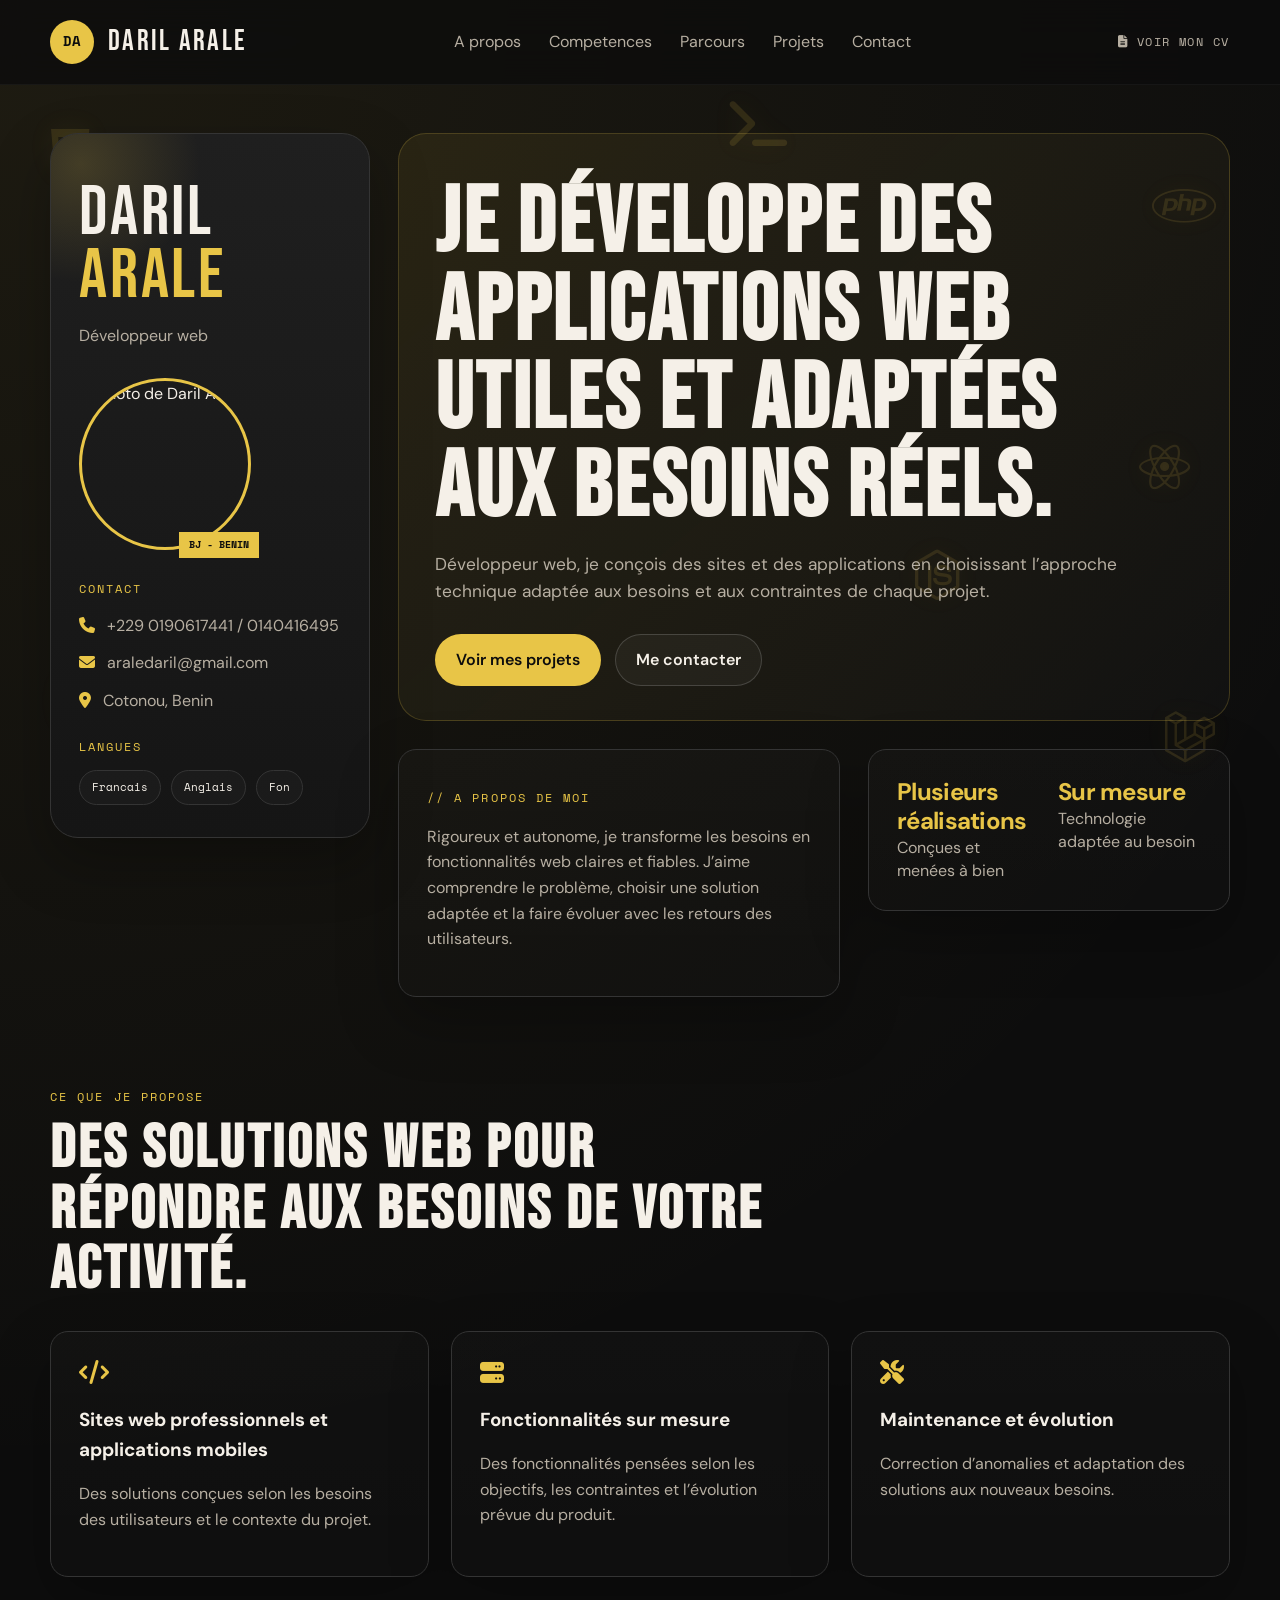
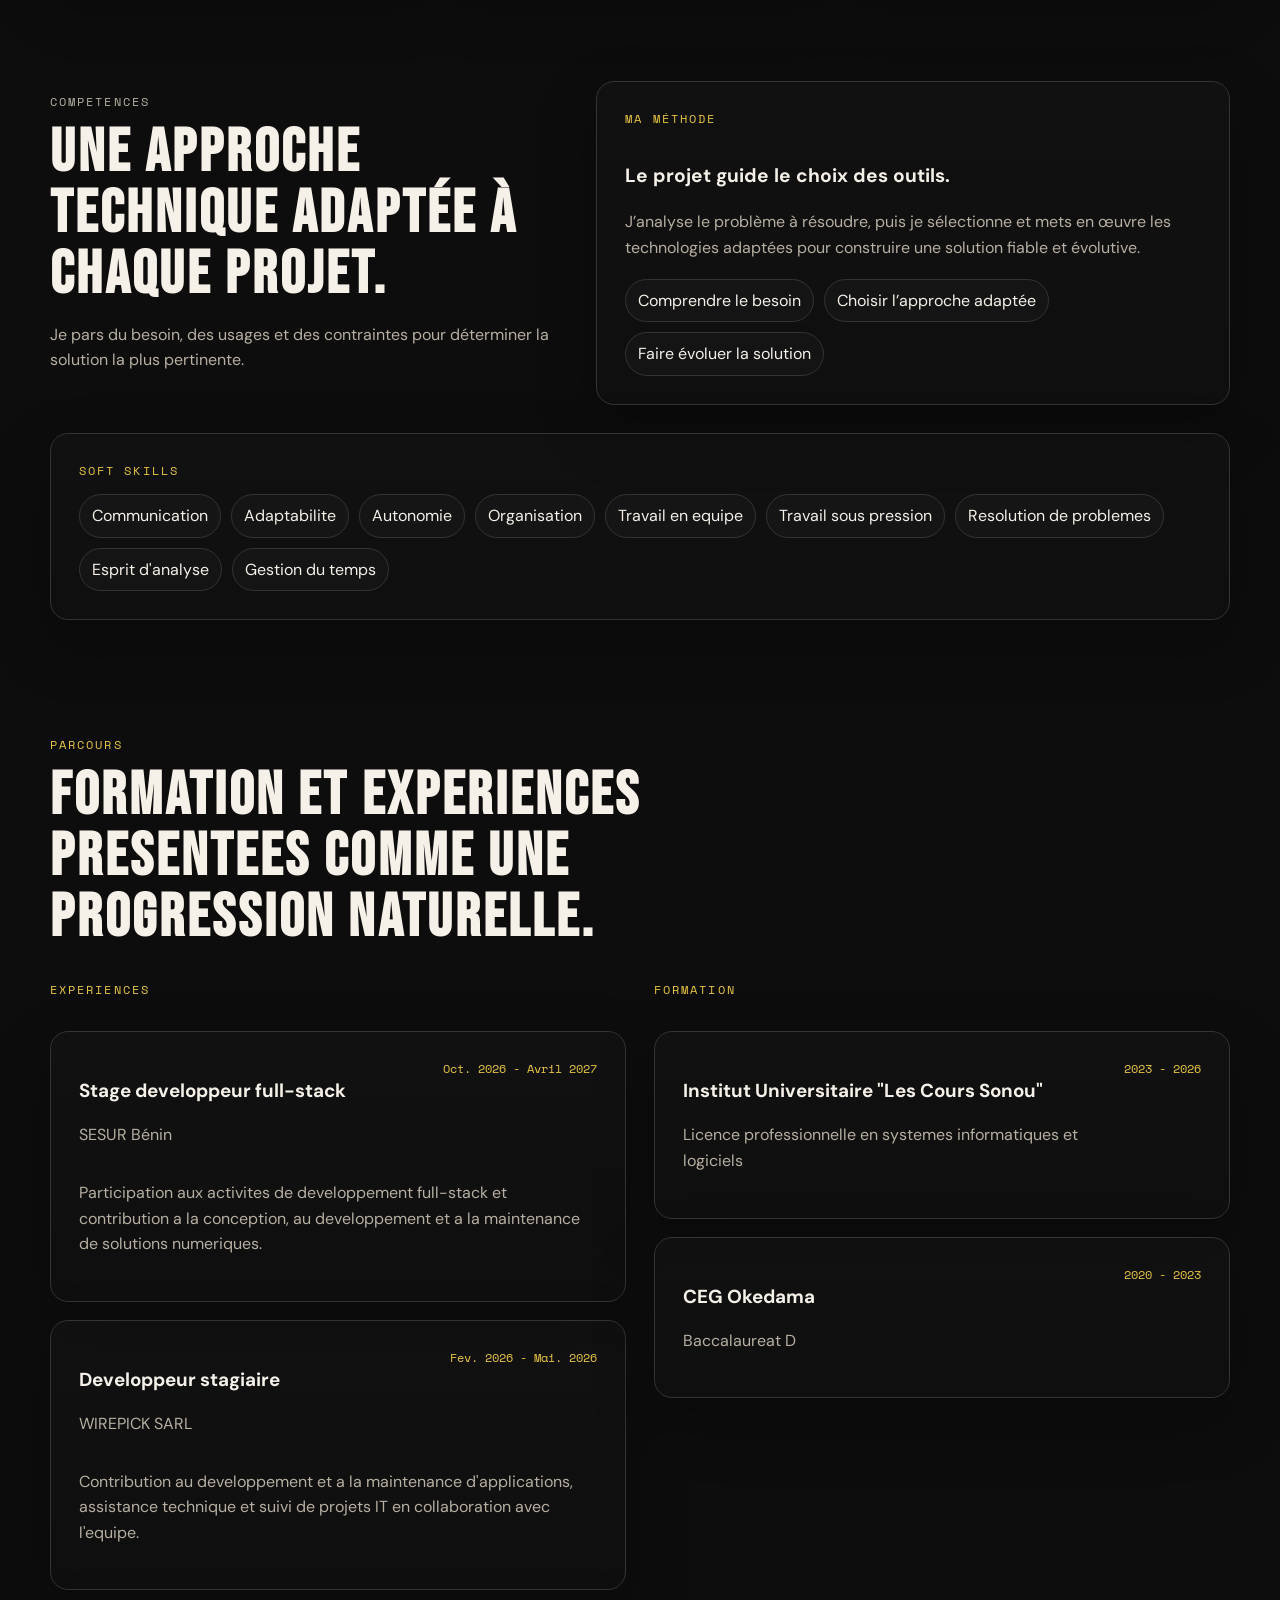
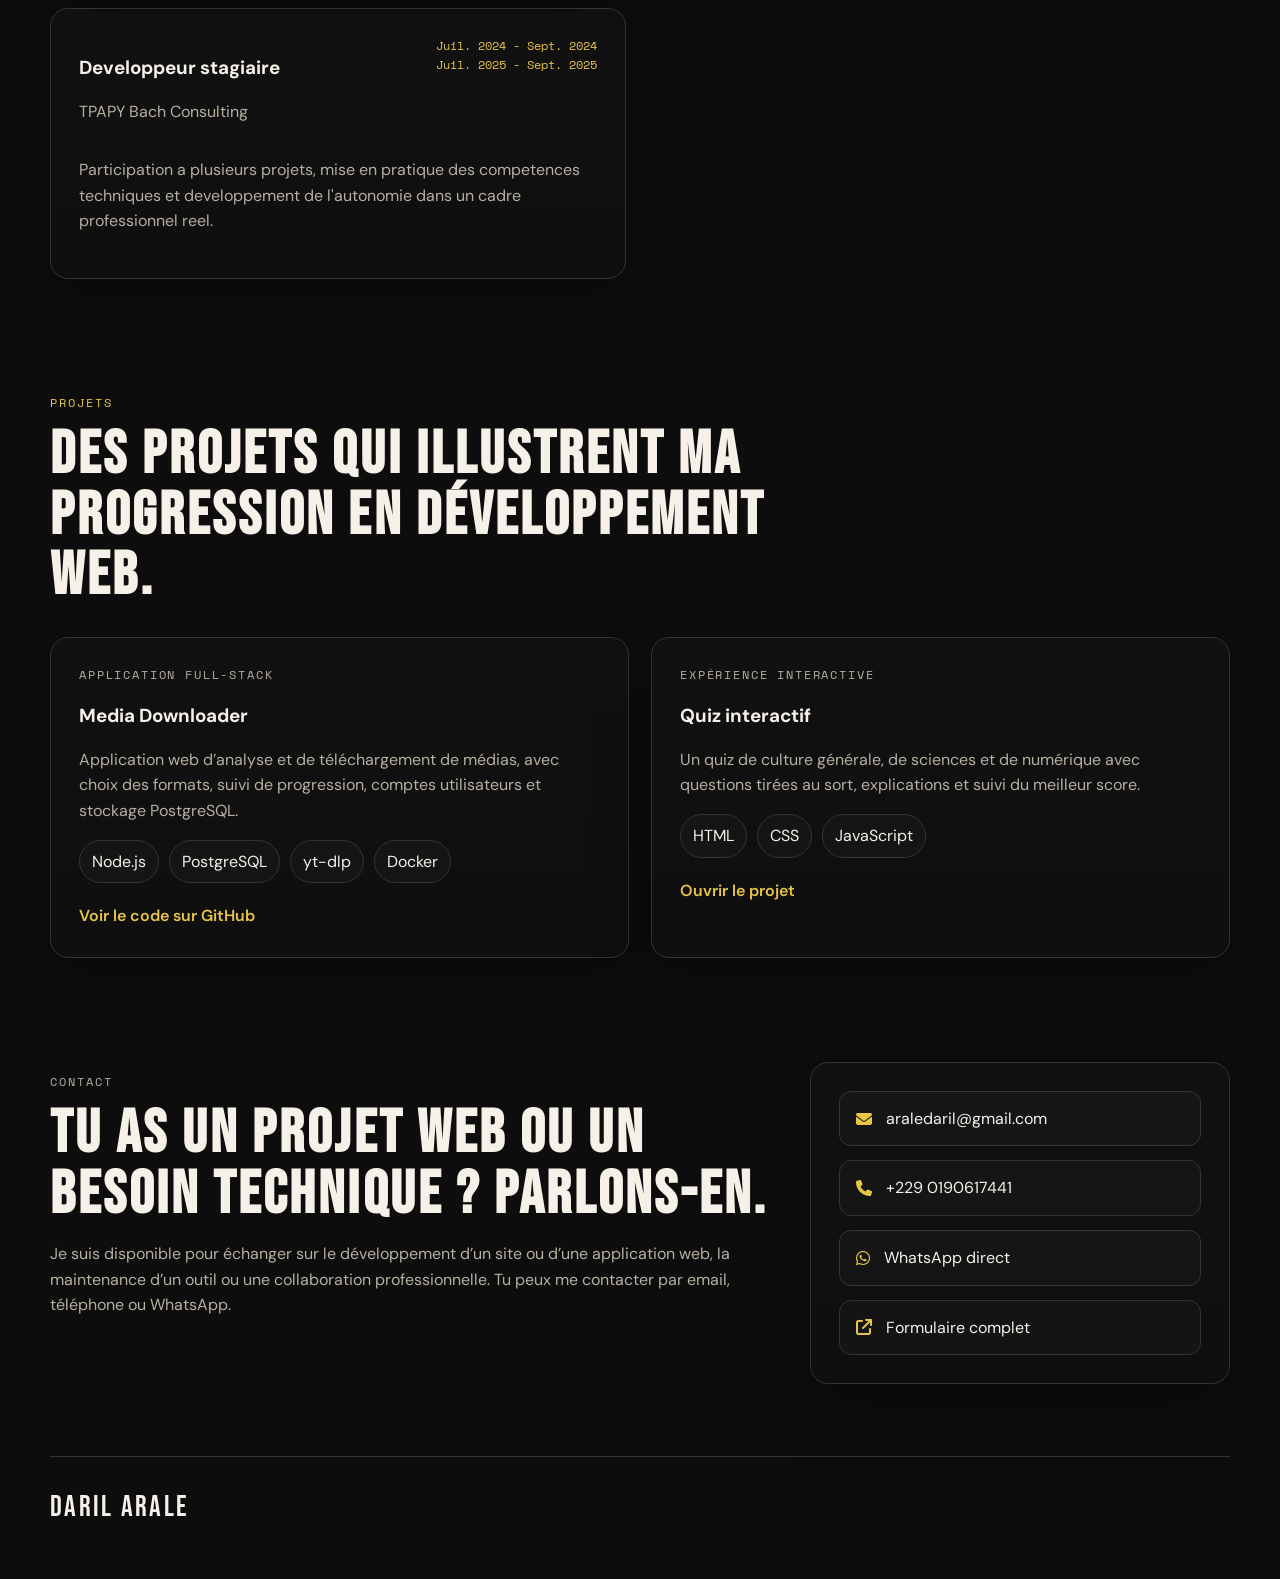
==== commit 6bd83b0d: "Modification du projet quizz et petites modifs sur le texte" ====
--- a/index.html
+++ b/index.html
@@ -1370,8 +1370,8 @@
                     <div class="service-grid">
                         <article class="service-card reveal">
                             <i class="fas fa-code"></i>
-                            <h3>Sites et applications</h3>
-                            <p>Des solutions web conçues selon les besoins des utilisateurs et le contexte du projet.</p>
+                            <h3>Sites web professionnels et applications mobiles</h3>
+                            <p>Des solutions conçues selon les besoins des utilisateurs et le contexte du projet.</p>
                         </article>
                         <article class="service-card reveal">
                             <i class="fas fa-server"></i>
@@ -1509,9 +1509,9 @@
                             <a href="https://github.com/ri389/Mediadownloader" target="_blank" rel="noopener noreferrer">Voir le code sur GitHub</a>
                         </article>
                         <article class="project-card reveal">
-                            <div class="project-type">Application web</div>
+                            <div class="project-type">Expérience interactive</div>
                             <h3>Quiz interactif</h3>
-                            <p>Une application ludique avec score, feedback utilisateur et structure front-end simple.</p>
+                            <p>Un quiz de culture générale, de sciences et de numérique avec questions tirées au sort, explications et suivi du meilleur score.</p>
                             <div class="tag-row">
                                 <span>HTML</span><span>CSS</span><span>JavaScript</span>
                             </div>
